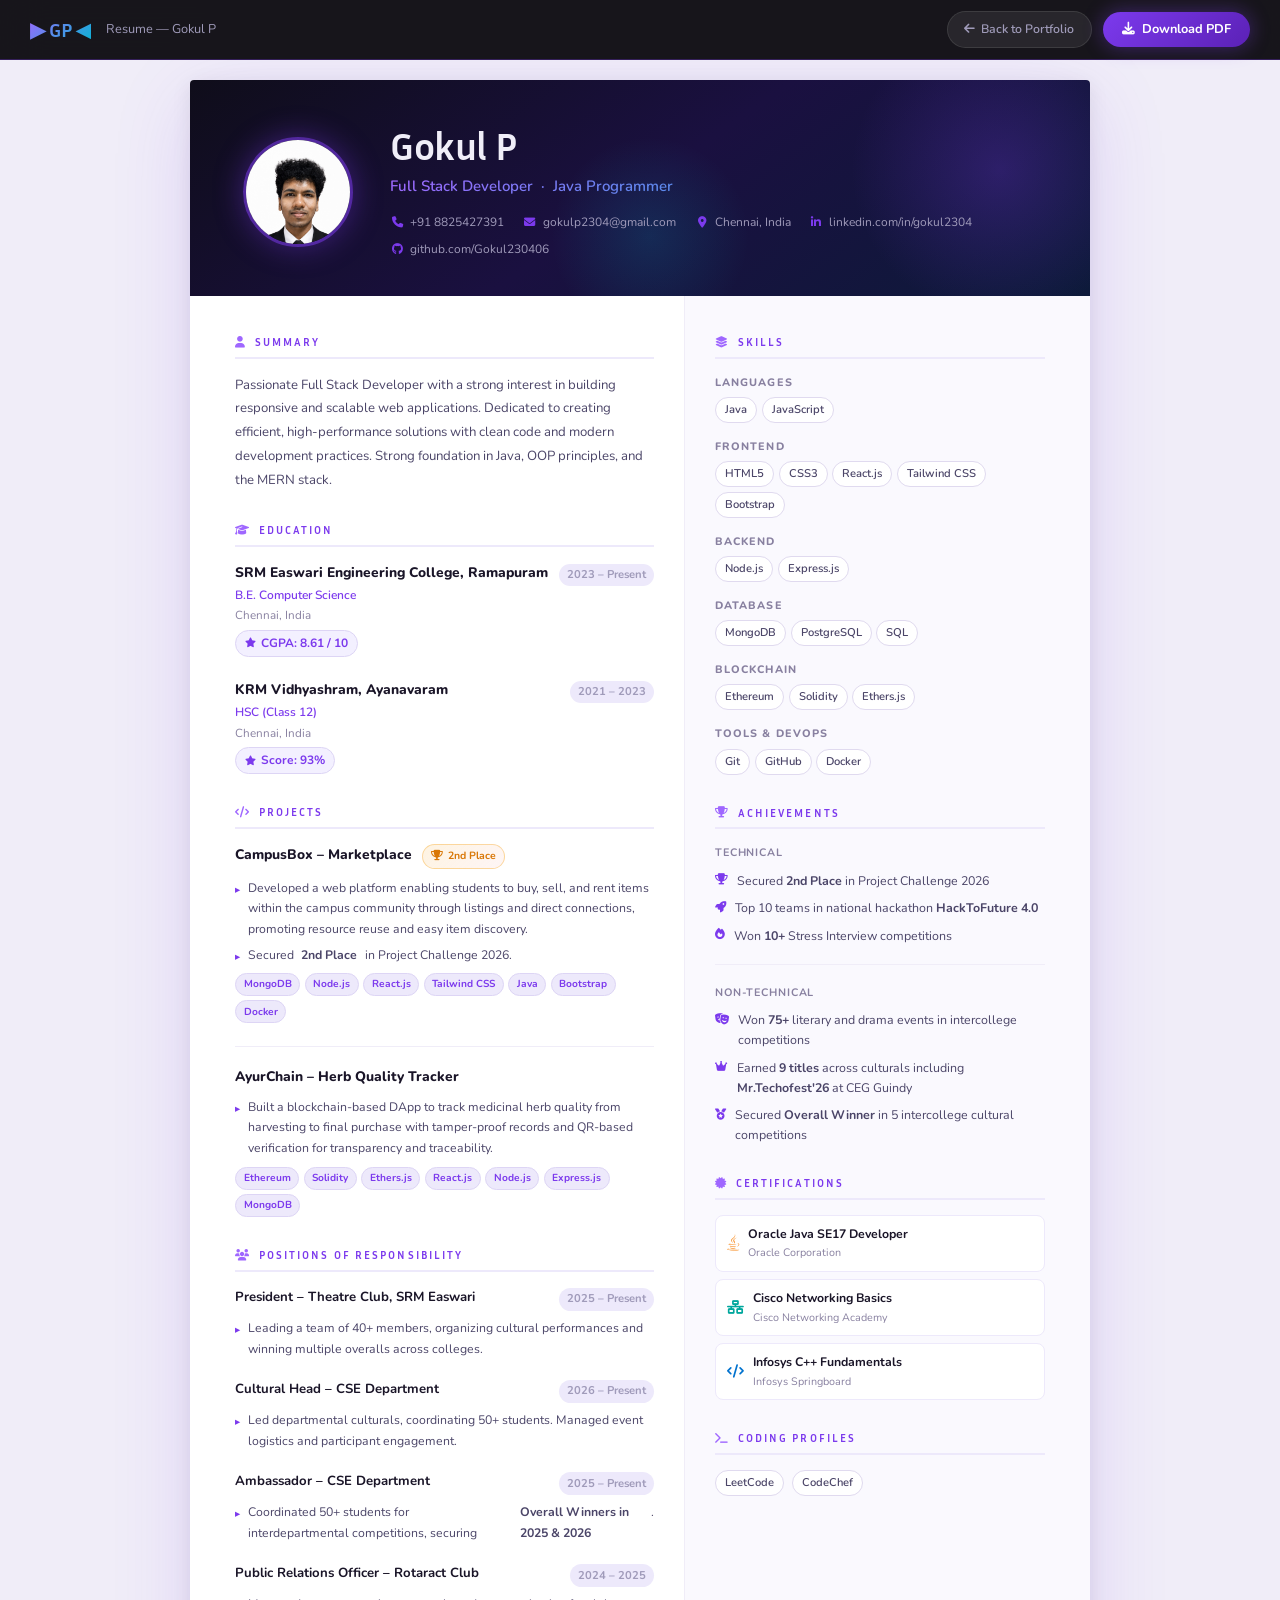
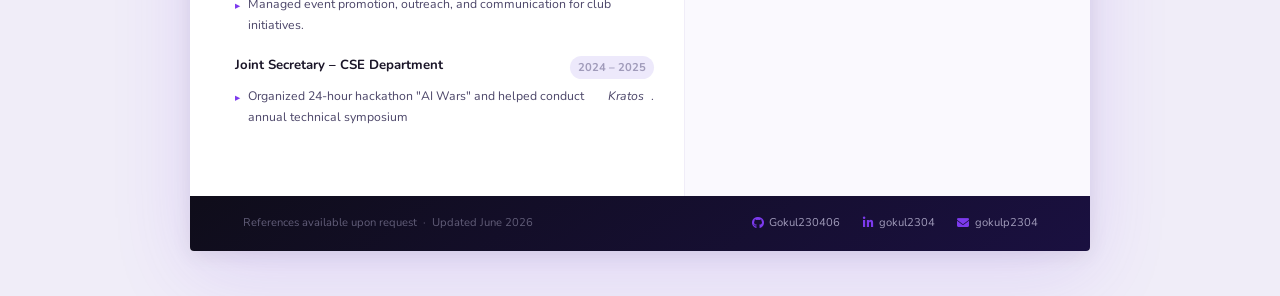
==== resume.html @ 50d43e4a "hi" ====
<!DOCTYPE html>
<html lang="en">
<head>
  <meta charset="UTF-8" />
  <meta name="viewport" content="width=device-width, initial-scale=1.0" />
  <title>Gokul P – Resume</title>
  <meta name="description" content="Resume of Gokul P – Full Stack Developer & Java Programmer" />
  <link rel="preconnect" href="https://fonts.googleapis.com" />
  <link rel="preconnect" href="https://fonts.gstatic.com" crossorigin />
  <link href="https://fonts.googleapis.com/css2?family=Inria+Sans:wght@300;400;700&family=Nunito:wght@400;500;600;700;800&display=swap" rel="stylesheet" />
  <link rel="stylesheet" href="https://cdnjs.cloudflare.com/ajax/libs/font-awesome/6.5.0/css/all.min.css" />
  <style>
    /* ── RESET & BASE ─────────────────────────────────────── */
    *, *::before, *::after { box-sizing: border-box; margin: 0; padding: 0; }
    html { font-size: 15px; }
    body {
      font-family: 'Nunito', system-ui, sans-serif;
      background: #f0edf8;
      color: #1a1528;
      line-height: 1.6;
      min-height: 100vh;
    }
    a { color: inherit; text-decoration: none; }
    ul { list-style: none; }

    /* ── PRINT BUTTON ─────────────────────────────────────── */
    .print-bar {
      position: fixed; top: 0; left: 0; right: 0; z-index: 1000;
      background: rgba(11,10,15,0.95);
      backdrop-filter: blur(20px);
      border-bottom: 1px solid rgba(124,58,237,0.3);
      padding: 0.75rem 2rem;
      display: flex; align-items: center; justify-content: space-between;
    }
    .print-bar-left { display: flex; align-items: center; gap: 1rem; }
    .print-bar-logo {
      font-family: 'Inria Sans', serif;
      font-size: 1.3rem; font-weight: 700;
      background: linear-gradient(135deg, #9f67ff, #06b6d4);
      -webkit-background-clip: text; -webkit-text-fill-color: transparent;
      background-clip: text;
    }
    .print-bar-title { color: #a09bba; font-size: 0.85rem; }
    .print-bar-actions { display: flex; gap: 0.75rem; align-items: center; }
    .print-btn {
      display: inline-flex; align-items: center; gap: 0.5rem;
      padding: 0.5rem 1.25rem;
      background: linear-gradient(135deg, #7c3aed, #5b21b6);
      color: #fff; border: none; border-radius: 99px;
      font-family: 'Nunito', sans-serif; font-size: 0.85rem; font-weight: 700;
      cursor: pointer;
      box-shadow: 0 0 20px rgba(124,58,237,0.4);
      transition: all 0.2s ease;
    }
    .print-btn:hover { transform: translateY(-1px); box-shadow: 0 0 30px rgba(124,58,237,0.6); }
    .back-btn {
      display: inline-flex; align-items: center; gap: 0.4rem;
      padding: 0.5rem 1.1rem;
      background: rgba(255,255,255,0.07);
      border: 1px solid rgba(255,255,255,0.1);
      color: #a09bba; border-radius: 99px;
      font-family: 'Nunito', sans-serif; font-size: 0.82rem; font-weight: 600;
      cursor: pointer; transition: all 0.2s ease;
    }
    .back-btn:hover { border-color: rgba(124,58,237,0.5); color: #f0eef8; }

    /* ── RESUME WRAPPER ───────────────────────────────────── */
    .resume-wrapper {
      max-width: 900px;
      margin: 80px auto 3rem;
      background: #fff;
      box-shadow: 0 20px 80px rgba(124,58,237,0.15), 0 4px 20px rgba(0,0,0,0.08);
      border-radius: 4px;
      overflow: hidden;
    }

    /* ── HEADER ───────────────────────────────────────────── */
    .r-header {
      background: linear-gradient(145deg, #0f0d1a 0%, #1a1040 50%, #0d1a3a 100%);
      padding: 3rem 3.5rem 2.5rem;
      position: relative;
      overflow: hidden;
    }
    .r-header::before {
      content: '';
      position: absolute; top: -60px; right: -60px;
      width: 300px; height: 300px; border-radius: 50%;
      background: radial-gradient(circle, rgba(124,58,237,0.25) 0%, transparent 70%);
      pointer-events: none;
    }
    .r-header::after {
      content: '';
      position: absolute; bottom: -40px; left: 40%;
      width: 200px; height: 200px; border-radius: 50%;
      background: radial-gradient(circle, rgba(6,182,212,0.15) 0%, transparent 70%);
      pointer-events: none;
    }
    .header-inner {
      display: flex; align-items: center; gap: 2.5rem;
      position: relative; z-index: 1;
    }
    .header-photo-wrap {
      flex-shrink: 0;
      width: 110px; height: 110px;
      border-radius: 50%;
      border: 3px solid rgba(124,58,237,0.6);
      box-shadow: 0 0 30px rgba(124,58,237,0.4);
      overflow: hidden;
    }
    .header-photo { width: 100%; height: 100%; object-fit: cover; object-position: top; }
    .header-info { flex: 1; }
    .r-name {
      font-family: 'Inria Sans', serif;
      font-size: 2.6rem; font-weight: 700; color: #f0eef8;
      line-height: 1.1; margin-bottom: 0.4rem;
      letter-spacing: -0.01em;
    }
    .r-title {
      font-size: 1rem; font-weight: 600;
      background: linear-gradient(135deg, #9f67ff, #06b6d4);
      -webkit-background-clip: text; -webkit-text-fill-color: transparent;
      background-clip: text;
      margin-bottom: 1rem;
    }
    .r-contacts {
      display: flex; flex-wrap: wrap; gap: 0.5rem 1.25rem;
    }
    .r-contact-item {
      display: flex; align-items: center; gap: 0.4rem;
      font-size: 0.8rem; color: #a09bba;
      transition: color 0.2s;
    }
    .r-contact-item:hover { color: #9f67ff; }
    .r-contact-item i { color: #7c3aed; font-size: 0.75rem; width: 14px; text-align: center; }

    /* ── BODY LAYOUT ──────────────────────────────────────── */
    .r-body {
      display: grid;
      grid-template-columns: 1.1fr 0.9fr;
    }

    /* ── COLUMN SHARED ────────────────────────────────────── */
    .r-col-left { padding: 2.5rem 2rem 2.5rem 3rem; border-right: 1px solid #f0edf8; }
    .r-col-right { padding: 2.5rem 3rem 2.5rem 2rem; background: #faf9fe; }

    /* ── SECTION HEADING ──────────────────────────────────── */
    .r-section { margin-bottom: 2rem; }
    .r-section-title {
      font-family: 'Inria Sans', serif;
      font-size: 0.7rem; font-weight: 700;
      text-transform: uppercase; letter-spacing: 0.2em;
      color: #7c3aed;
      margin-bottom: 1rem;
      padding-bottom: 0.4rem;
      border-bottom: 2px solid #ede9fb;
      display: flex; align-items: center; gap: 0.5rem;
    }
    .r-section-title i { font-size: 0.75rem; color: #9f67ff; }

    /* ── SUMMARY ──────────────────────────────────────────── */
    .r-summary {
      font-size: 0.88rem; color: #4b4568;
      line-height: 1.8;
    }

    /* ── EXPERIENCE / EDUCATION ITEMS ─────────────────────── */
    .r-item { margin-bottom: 1.5rem; }
    .r-item-header {
      display: flex; justify-content: space-between;
      align-items: flex-start; gap: 0.5rem; flex-wrap: wrap;
    }
    .r-item-title {
      font-weight: 800; font-size: 0.92rem; color: #1a1528; margin-bottom: 0.1rem;
    }
    .r-item-sub {
      font-size: 0.8rem; font-weight: 600; color: #7c3aed; margin-bottom: 0.1rem;
    }
    .r-item-org {
      font-size: 0.78rem; color: #8880a0;
    }
    .r-item-date {
      font-size: 0.75rem; font-weight: 700;
      color: #a09bba; white-space: nowrap;
      background: #ede9fb; padding: 0.15rem 0.55rem; border-radius: 99px;
      flex-shrink: 0; margin-top: 0.1rem;
    }
    .r-item-score {
      display: inline-flex; align-items: center; gap: 0.3rem;
      font-size: 0.8rem; font-weight: 700;
      color: #7c3aed; background: #f3f0ff;
      padding: 0.2rem 0.6rem; border-radius: 99px;
      margin-top: 0.3rem; border: 1px solid #ddd5f5;
    }
    .r-bullet-list { margin-top: 0.5rem; }
    .r-bullet-item {
      display: flex; align-items: flex-start; gap: 0.5rem;
      font-size: 0.82rem; color: #4b4568; line-height: 1.7;
      margin-bottom: 0.3rem;
    }
    .r-bullet-item::before {
      content: '▸';
      color: #7c3aed; font-size: 0.7rem;
      margin-top: 0.2rem; flex-shrink: 0;
    }
    .r-tech {
      display: flex; flex-wrap: wrap; gap: 0.3rem; margin-top: 0.5rem;
    }
    .r-tag {
      font-size: 0.68rem; font-weight: 700;
      background: #ede9fb; color: #7c3aed;
      padding: 0.15rem 0.5rem; border-radius: 99px;
      border: 1px solid #ddd5f5;
    }
    .r-award {
      display: inline-flex; align-items: center; gap: 0.3rem;
      font-size: 0.7rem; font-weight: 700;
      background: linear-gradient(135deg, rgba(245,158,11,0.12), rgba(239,68,68,0.05));
      color: #d97706; border: 1px solid rgba(245,158,11,0.35);
      padding: 0.2rem 0.55rem; border-radius: 99px; margin-left: 0.4rem;
    }

    /* ── SKILLS ───────────────────────────────────────────── */
    .r-skill-group { margin-bottom: 1rem; }
    .r-skill-label {
      font-size: 0.72rem; font-weight: 800; text-transform: uppercase;
      letter-spacing: 0.1em; color: #8880a0; margin-bottom: 0.4rem;
    }
    .r-skill-tags { display: flex; flex-wrap: wrap; gap: 0.3rem; }
    .r-skill-tag {
      font-size: 0.75rem; font-weight: 600;
      background: #fff; color: #4b4568;
      border: 1px solid #e0daef;
      padding: 0.2rem 0.6rem; border-radius: 99px;
      transition: all 0.2s;
    }
    .r-skill-tag:hover { background: #7c3aed; color: #fff; border-color: #7c3aed; }

    /* ── ACHIEVEMENTS ─────────────────────────────────────── */
    .r-ach-item {
      display: flex; align-items: flex-start; gap: 0.6rem;
      font-size: 0.83rem; color: #4b4568; line-height: 1.6; margin-bottom: 0.5rem;
    }
    .r-ach-icon { color: #7c3aed; font-size: 0.75rem; margin-top: 0.25rem; flex-shrink: 0; }

    /* ── CERTIFICATIONS ───────────────────────────────────── */
    .r-cert-item {
      display: flex; align-items: center; gap: 0.6rem;
      padding: 0.6rem 0.75rem;
      background: #fff;
      border: 1px solid #ede9fb;
      border-radius: 8px;
      margin-bottom: 0.5rem;
      transition: all 0.2s;
    }
    .r-cert-item:hover { border-color: #7c3aed; box-shadow: 0 2px 10px rgba(124,58,237,0.1); }
    .r-cert-icon { color: #7c3aed; font-size: 0.9rem; flex-shrink: 0; }
    .r-cert-name { font-size: 0.82rem; font-weight: 700; color: #1a1528; }
    .r-cert-issuer { font-size: 0.72rem; color: #8880a0; }

    /* ── LEADERSHIP ───────────────────────────────────────── */
    .r-lead-item { margin-bottom: 1.25rem; }
    .r-lead-header { display: flex; justify-content: space-between; align-items: flex-start; gap: 0.5rem; flex-wrap: wrap; }
    .r-lead-role { font-weight: 700; font-size: 0.88rem; color: #1a1528; }
    .r-lead-org { font-size: 0.75rem; color: #7c3aed; font-weight: 600; margin-bottom: 0.2rem; }

    /* ── DIVIDER ──────────────────────────────────────────── */
    .r-divider { height: 1px; background: #f0edf8; margin: 1.25rem 0; }

    /* ── FOOTER ───────────────────────────────────────────── */
    .r-footer {
      background: linear-gradient(145deg, #0f0d1a, #1a1040);
      padding: 1.25rem 3.5rem;
      display: flex; align-items: center; justify-content: space-between;
    }
    .r-footer-text { font-size: 0.75rem; color: #615d78; }
    .r-footer-links { display: flex; gap: 1.5rem; }
    .r-footer-link {
      display: flex; align-items: center; gap: 0.35rem;
      font-size: 0.75rem; color: #a09bba;
      transition: color 0.2s;
    }
    .r-footer-link:hover { color: #9f67ff; }
    .r-footer-link i { font-size: 0.8rem; color: #7c3aed; }

    /* ── PRINT ────────────────────────────────────────────── */
    @media print {
      .print-bar { display: none !important; }
      body { background: #fff; font-size: 13px; }
      .resume-wrapper {
        margin: 0; box-shadow: none; border-radius: 0;
        max-width: 100%;
      }
      .r-col-right { background: #faf9fe !important; -webkit-print-color-adjust: exact; print-color-adjust: exact; }
      .r-header { -webkit-print-color-adjust: exact; print-color-adjust: exact; }
      .r-footer { -webkit-print-color-adjust: exact; print-color-adjust: exact; }
      @page { margin: 0.4cm; size: A4; }
    }

    /* ── RESPONSIVE ───────────────────────────────────────── */
    @media (max-width: 768px) {
      .print-bar { padding: 0.6rem 1rem; }
      .print-bar-title { display: none; }
      .resume-wrapper { margin: 70px 0.5rem 2rem; }
      .r-header { padding: 2rem 1.5rem; }
      .header-inner { flex-direction: column; text-align: center; gap: 1.25rem; }
      .r-contacts { justify-content: center; }
      .r-body { grid-template-columns: 1fr; }
      .r-col-left { border-right: none; border-bottom: 1px solid #f0edf8; padding: 2rem 1.5rem; }
      .r-col-right { padding: 2rem 1.5rem; }
      .r-footer { flex-direction: column; gap: 0.75rem; text-align: center; padding: 1.25rem 1.5rem; }
    }
  </style>
</head>
<body>

  <!-- Print bar -->
  <div class="print-bar">
    <div class="print-bar-left">
      <span class="print-bar-logo">▶ GP ◀</span>
      <span class="print-bar-title">Resume — Gokul P</span>
    </div>
    <div class="print-bar-actions">
      <a href="index.html" class="back-btn"><i class="fas fa-arrow-left"></i> Back to Portfolio</a>
      <a href="Resume/Gokul_resume.pdf" download="Gokul_resume.pdf" class="print-btn"><i class="fas fa-download"></i> Download PDF</a>
    </div>
  </div>

  <div class="resume-wrapper">

    <!-- ══ HEADER ══ -->
    <div class="r-header">
      <div class="header-inner">
        <div class="header-photo-wrap">
          <img src="assets/profile.jpg" alt="Gokul P" class="header-photo" onerror="this.parentElement.innerHTML='<div style=\'width:100%;height:100%;display:flex;align-items:center;justify-content:center;background:linear-gradient(135deg,rgba(124,58,237,0.4),rgba(6,182,212,0.3));font-size:2.5rem;font-weight:700;color:#f0eef8;font-family:Inria Sans,serif;\'>GP</div>'" />
        </div>
        <div class="header-info">
          <h1 class="r-name">Gokul P</h1>
          <p class="r-title">Full Stack Developer &nbsp;·&nbsp; Java Programmer</p>
          <div class="r-contacts">
            <a href="tel:+918825427391" class="r-contact-item"><i class="fas fa-phone"></i> +91 8825427391</a>
            <a href="https://mail.google.com/mail/?view=cm&fs=1&to=gokulp2304@gmail.com" class="r-contact-item" target="_blank" rel="noopener noreferrer"><i class="fas fa-envelope"></i> gokulp2304@gmail.com</a>
            <span class="r-contact-item"><i class="fas fa-map-marker-alt"></i> Chennai, India</span>
            <a href="https://linkedin.com/in/gokul2304" target="_blank" class="r-contact-item"><i class="fab fa-linkedin-in"></i> linkedin.com/in/gokul2304</a>
            <a href="https://github.com/Gokul230406" target="_blank" class="r-contact-item"><i class="fab fa-github"></i> github.com/Gokul230406</a>
          </div>
        </div>
      </div>
    </div>

    <!-- ══ BODY ══ -->
    <div class="r-body">

      <!-- LEFT COLUMN -->
      <div class="r-col-left">

        <!-- Summary -->
        <div class="r-section">
          <h2 class="r-section-title"><i class="fas fa-user"></i> Summary</h2>
          <p class="r-summary">
            Passionate Full Stack Developer with a strong interest in building responsive and scalable web
            applications. Dedicated to creating efficient, high-performance solutions with clean code and
            modern development practices. Strong foundation in Java, OOP principles, and the MERN stack.
          </p>
        </div>

        <!-- Education -->
        <div class="r-section">
          <h2 class="r-section-title"><i class="fas fa-graduation-cap"></i> Education</h2>

          <div class="r-item">
            <div class="r-item-header">
              <div>
                <p class="r-item-title">SRM Easwari Engineering College, Ramapuram</p>
                <p class="r-item-sub">B.E. Computer Science</p>
                <p class="r-item-org">Chennai, India</p>
              </div>
              <span class="r-item-date">2023 – Present</span>
            </div>
            <span class="r-item-score"><i class="fas fa-star" style="font-size:0.65rem;"></i> CGPA: 8.61 / 10</span>
          </div>

          <div class="r-item">
            <div class="r-item-header">
              <div>
                <p class="r-item-title">KRM Vidhyashram, Ayanavaram</p>
                <p class="r-item-sub">HSC (Class 12)</p>
                <p class="r-item-org">Chennai, India</p>
              </div>
              <span class="r-item-date">2021 – 2023</span>
            </div>
            <span class="r-item-score"><i class="fas fa-star" style="font-size:0.65rem;"></i> Score: 93%</span>
          </div>
        </div>

        <!-- Projects -->
        <div class="r-section">
          <h2 class="r-section-title"><i class="fas fa-code"></i> Projects</h2>

          <div class="r-item">
            <div class="r-item-header">
              <div>
                <p class="r-item-title">
                  CampusBox – Marketplace
                  <span class="r-award"><i class="fas fa-trophy"></i> 2nd Place</span>
                </p>
              </div>
            </div>
            <ul class="r-bullet-list">
              <li class="r-bullet-item">Developed a web platform enabling students to buy, sell, and rent items within the campus community through listings and direct connections, promoting resource reuse and easy item discovery.</li>
              <li class="r-bullet-item">Secured <strong>2nd Place</strong> in Project Challenge 2026.</li>
            </ul>
            <div class="r-tech">
              <span class="r-tag">MongoDB</span><span class="r-tag">Node.js</span><span class="r-tag">React.js</span>
              <span class="r-tag">Tailwind CSS</span><span class="r-tag">Java</span>
              <span class="r-tag">Bootstrap</span><span class="r-tag">Docker</span>
            </div>
          </div>

          <div class="r-divider"></div>

          <div class="r-item">
            <div class="r-item-header">
              <div><p class="r-item-title">AyurChain – Herb Quality Tracker</p></div>
            </div>
            <ul class="r-bullet-list">
              <li class="r-bullet-item">Built a blockchain-based DApp to track medicinal herb quality from harvesting to final purchase with tamper-proof records and QR-based verification for transparency and traceability.</li>
            </ul>
            <div class="r-tech">
              <span class="r-tag">Ethereum</span><span class="r-tag">Solidity</span><span class="r-tag">Ethers.js</span>
              <span class="r-tag">React.js</span><span class="r-tag">Node.js</span>
              <span class="r-tag">Express.js</span><span class="r-tag">MongoDB</span>
            </div>
          </div>
        </div>

        <!-- Positions of Responsibility -->
        <div class="r-section">
          <h2 class="r-section-title"><i class="fas fa-users"></i> Positions of Responsibility</h2>

          <div class="r-lead-item">
            <div class="r-lead-header">
              <div>
                <p class="r-lead-role">President – Theatre Club, SRM Easwari</p>
              </div>
              <span class="r-item-date">2025 – Present</span>
            </div>
            <ul class="r-bullet-list">
              <li class="r-bullet-item">Leading a team of 40+ members, organizing cultural performances and winning multiple overalls across colleges.</li>
            </ul>
          </div>

          <div class="r-lead-item">
            <div class="r-lead-header">
              <div><p class="r-lead-role">Cultural Head – CSE Department</p></div>
              <span class="r-item-date">2026 – Present</span>
            </div>
            <ul class="r-bullet-list">
              <li class="r-bullet-item">Led departmental culturals, coordinating 50+ students. Managed event logistics and participant engagement.</li>
            </ul>
          </div>

          <div class="r-lead-item">
            <div class="r-lead-header">
              <div><p class="r-lead-role">Ambassador – CSE Department</p></div>
              <span class="r-item-date">2025 – Present</span>
            </div>
            <ul class="r-bullet-list">
              <li class="r-bullet-item">Coordinated 50+ students for interdepartmental competitions, securing <strong>Overall Winners in 2025 & 2026</strong>.</li>
            </ul>
          </div>

          <div class="r-lead-item">
            <div class="r-lead-header">
              <div><p class="r-lead-role">Public Relations Officer – Rotaract Club</p></div>
              <span class="r-item-date">2024 – 2025</span>
            </div>
            <ul class="r-bullet-list">
              <li class="r-bullet-item">Managed event promotion, outreach, and communication for club initiatives.</li>
            </ul>
          </div>

          <div class="r-lead-item">
            <div class="r-lead-header">
              <div><p class="r-lead-role">Joint Secretary – CSE Department</p></div>
              <span class="r-item-date">2024 – 2025</span>
            </div>
            <ul class="r-bullet-list">
              <li class="r-bullet-item">Organized 24-hour hackathon "AI Wars" and helped conduct annual technical symposium <em>Kratos</em>.</li>
            </ul>
          </div>
        </div>

      </div><!-- /left col -->

      <!-- RIGHT COLUMN -->
      <div class="r-col-right">

        <!-- Skills -->
        <div class="r-section">
          <h2 class="r-section-title"><i class="fas fa-layer-group"></i> Skills</h2>

          <div class="r-skill-group">
            <p class="r-skill-label">Languages</p>
            <div class="r-skill-tags">
              <span class="r-skill-tag">Java</span>
              <span class="r-skill-tag">JavaScript</span>
            </div>
          </div>
          <div class="r-skill-group">
            <p class="r-skill-label">Frontend</p>
            <div class="r-skill-tags">
              <span class="r-skill-tag">HTML5</span>
              <span class="r-skill-tag">CSS3</span>
              <span class="r-skill-tag">React.js</span>
              <span class="r-skill-tag">Tailwind CSS</span>
              <span class="r-skill-tag">Bootstrap</span>
            </div>
          </div>
          <div class="r-skill-group">
            <p class="r-skill-label">Backend</p>
            <div class="r-skill-tags">
              <span class="r-skill-tag">Node.js</span>
              <span class="r-skill-tag">Express.js</span>
            </div>
          </div>
          <div class="r-skill-group">
            <p class="r-skill-label">Database</p>
            <div class="r-skill-tags">
              <span class="r-skill-tag">MongoDB</span>
              <span class="r-skill-tag">PostgreSQL</span>
              <span class="r-skill-tag">SQL</span>
            </div>
          </div>
          <div class="r-skill-group">
            <p class="r-skill-label">Blockchain</p>
            <div class="r-skill-tags">
              <span class="r-skill-tag">Ethereum</span>
              <span class="r-skill-tag">Solidity</span>
              <span class="r-skill-tag">Ethers.js</span>
            </div>
          </div>
          <div class="r-skill-group">
            <p class="r-skill-label">Tools & DevOps</p>
            <div class="r-skill-tags">
              <span class="r-skill-tag">Git</span>
              <span class="r-skill-tag">GitHub</span>
              <span class="r-skill-tag">Docker</span>
            </div>
          </div>
        </div>

        <!-- Achievements -->
        <div class="r-section">
          <h2 class="r-section-title"><i class="fas fa-trophy"></i> Achievements</h2>

          <p style="font-size:0.72rem;font-weight:700;text-transform:uppercase;letter-spacing:0.08em;color:#8880a0;margin-bottom:0.6rem;">Technical</p>
          <div class="r-ach-item"><i class="fas fa-trophy r-ach-icon"></i><span>Secured <strong>2nd Place</strong> in Project Challenge 2026</span></div>
          <div class="r-ach-item"><i class="fas fa-rocket r-ach-icon"></i><span>Top 10 teams in national hackathon <strong>HackToFuture 4.0</strong></span></div>
          <div class="r-ach-item"><i class="fas fa-fire r-ach-icon"></i><span>Won <strong>10+</strong> Stress Interview competitions</span></div>

          <div class="r-divider"></div>

          <p style="font-size:0.72rem;font-weight:700;text-transform:uppercase;letter-spacing:0.08em;color:#8880a0;margin-bottom:0.6rem;">Non-Technical</p>
          <div class="r-ach-item"><i class="fas fa-theater-masks r-ach-icon"></i><span>Won <strong>75+</strong> literary and drama events in intercollege competitions</span></div>
          <div class="r-ach-item"><i class="fas fa-crown r-ach-icon"></i><span>Earned <strong>9 titles</strong> across culturals including <strong>Mr.Techofest'26</strong> at CEG Guindy</span></div>
          <div class="r-ach-item"><i class="fas fa-medal r-ach-icon"></i><span>Secured <strong>Overall Winner</strong> in 5 intercollege cultural competitions</span></div>
        </div>

        <!-- Certifications -->
        <div class="r-section">
          <h2 class="r-section-title"><i class="fas fa-certificate"></i> Certifications</h2>

          <div class="r-cert-item">
            <i class="fab fa-java r-cert-icon" style="font-size:1.1rem;color:#f89838;"></i>
            <div>
              <p class="r-cert-name">Oracle Java SE17 Developer</p>
              <p class="r-cert-issuer">Oracle Corporation</p>
            </div>
          </div>
          <div class="r-cert-item">
            <i class="fas fa-network-wired r-cert-icon" style="color:#00a79d;"></i>
            <div>
              <p class="r-cert-name">Cisco Networking Basics</p>
              <p class="r-cert-issuer">Cisco Networking Academy</p>
            </div>
          </div>
          <div class="r-cert-item">
            <i class="fas fa-code r-cert-icon" style="color:#0072ce;"></i>
            <div>
              <p class="r-cert-name">Infosys C++ Fundamentals</p>
              <p class="r-cert-issuer">Infosys Springboard</p>
            </div>
          </div>
        </div>

        <!-- Coding Profiles -->
        <div class="r-section">
          <h2 class="r-section-title"><i class="fas fa-terminal"></i> Coding Profiles</h2>
          <div class="r-skill-tags" style="gap:0.5rem;">
            <a href="https://leetcode.com/u/2iVV1KHV9J/" class="r-skill-tag" target="_blank" rel="noopener" style="display:inline-flex;align-items:center;gap:0.3rem;cursor:pointer;">LeetCode</a>
            <a href="https://www.codechef.com/users/gokul_2304" class="r-skill-tag" target="_blank" rel="noopener" style="display:inline-flex;align-items:center;gap:0.3rem;cursor:pointer;">CodeChef</a>
          </div>
        </div>

      </div><!-- /right col -->

    </div><!-- /r-body -->

    <!-- ══ FOOTER ══ -->
    <div class="r-footer">
      <p class="r-footer-text">References available upon request &nbsp;·&nbsp; Updated June 2026</p>
      <div class="r-footer-links">
        <a href="https://github.com/Gokul230406" class="r-footer-link" target="_blank"><i class="fab fa-github"></i> Gokul230406</a>
        <a href="https://linkedin.com/in/gokul2304" class="r-footer-link" target="_blank"><i class="fab fa-linkedin-in"></i> gokul2304</a>
        <a href="https://mail.google.com/mail/?view=cm&fs=1&to=gokulp2304@gmail.com" class="r-footer-link" target="_blank" rel="noopener noreferrer"><i class="fas fa-envelope"></i> gokulp2304</a>
      </div>
    </div>

  </div><!-- /resume-wrapper -->

</body>
</html>
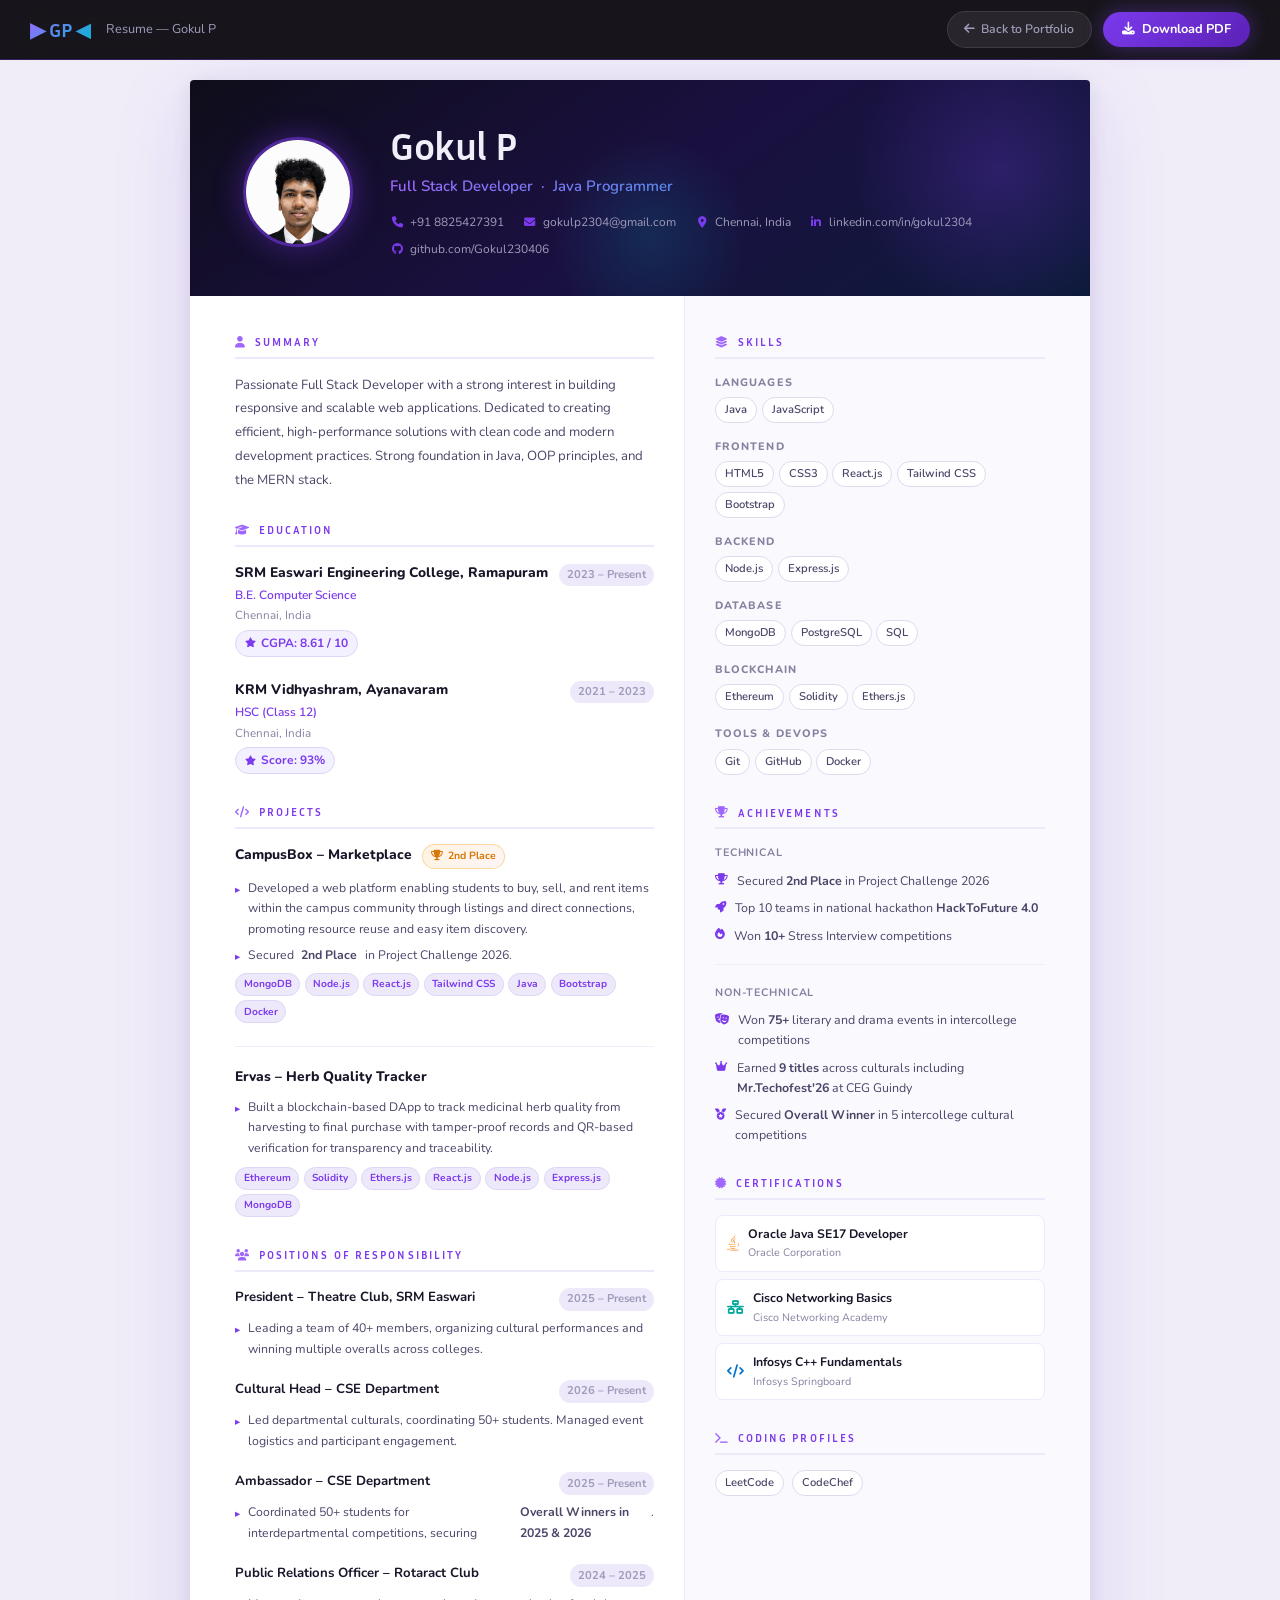
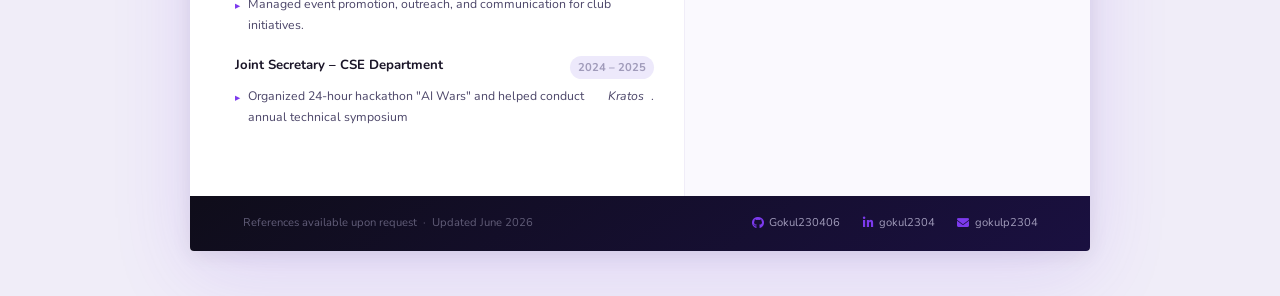
==== commit 445e059f: "ervas" ====
--- a/resume.html
+++ b/resume.html
@@ -420,7 +420,7 @@
 
           <div class="r-item">
             <div class="r-item-header">
-              <div><p class="r-item-title">AyurChain – Herb Quality Tracker</p></div>
+              <div><p class="r-item-title">Ervas – Herb Quality Tracker</p></div>
             </div>
             <ul class="r-bullet-list">
               <li class="r-bullet-item">Built a blockchain-based DApp to track medicinal herb quality from harvesting to final purchase with tamper-proof records and QR-based verification for transparency and traceability.</li>
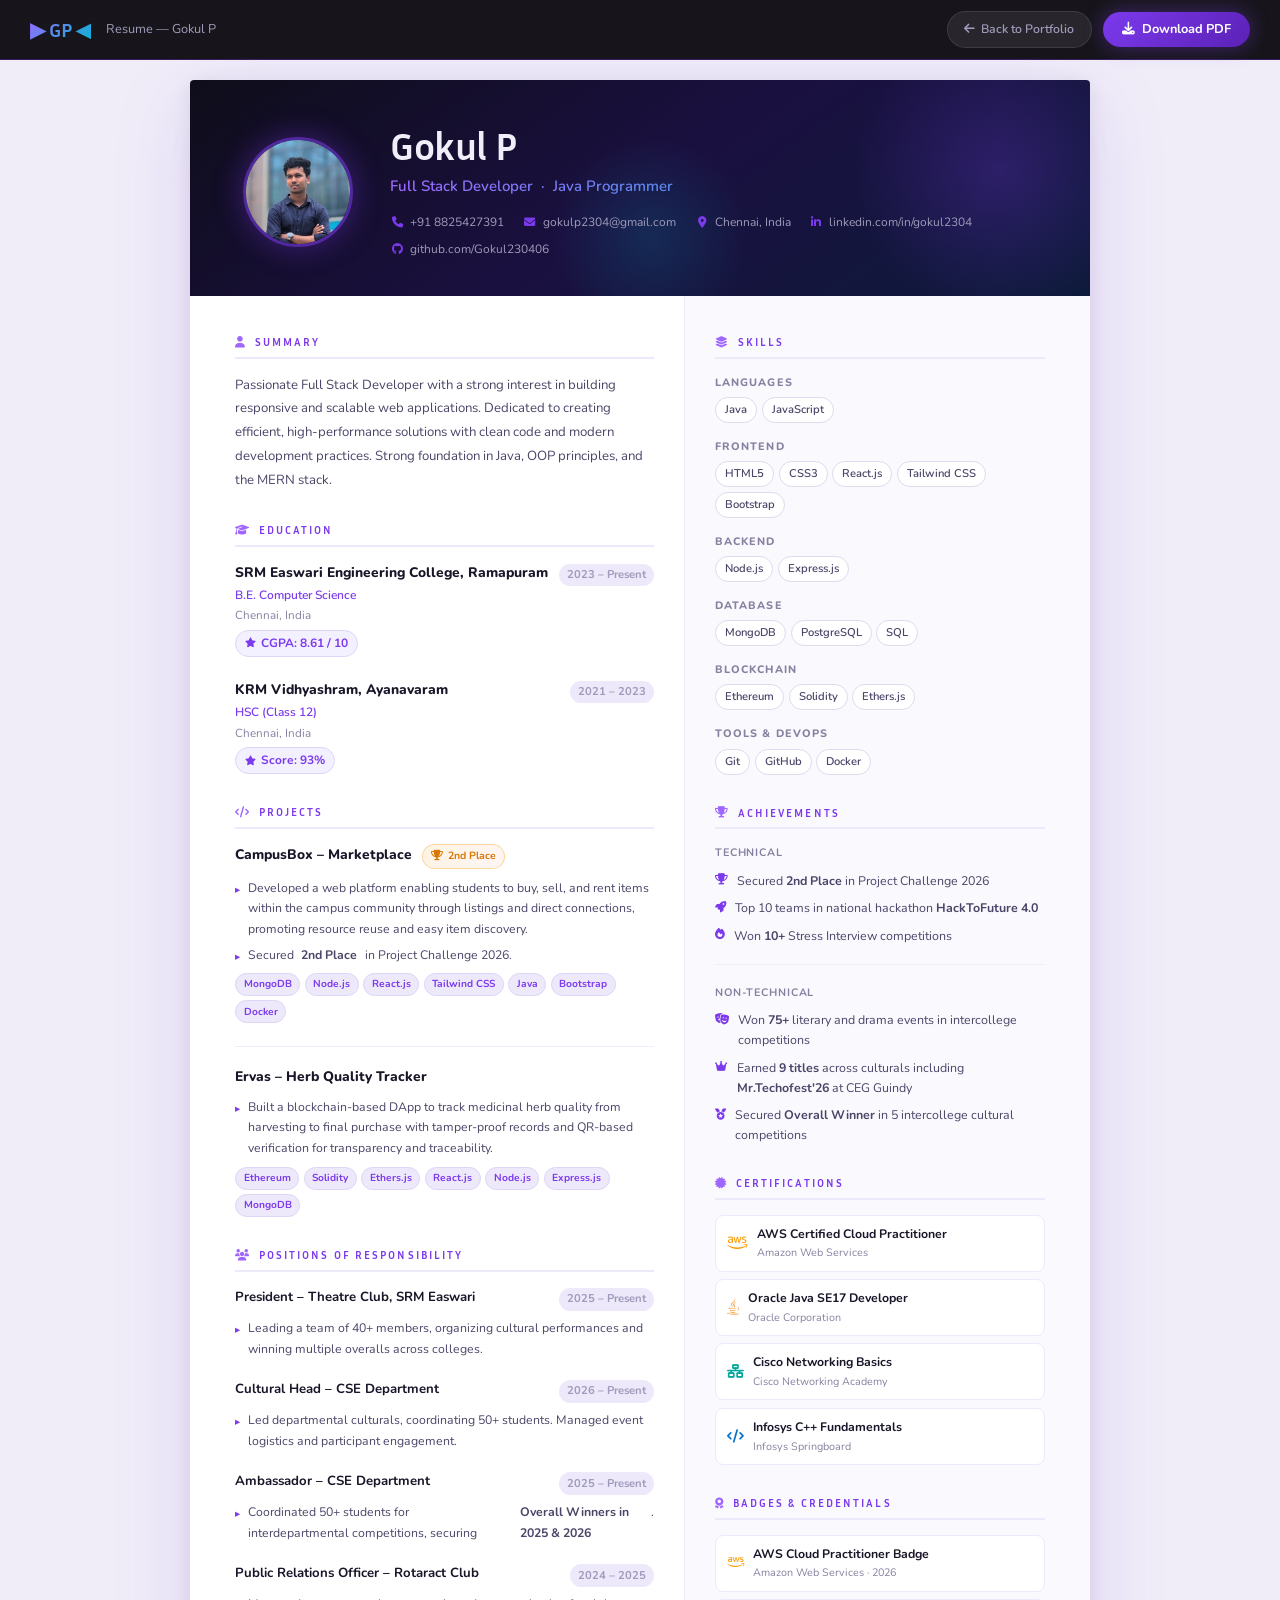
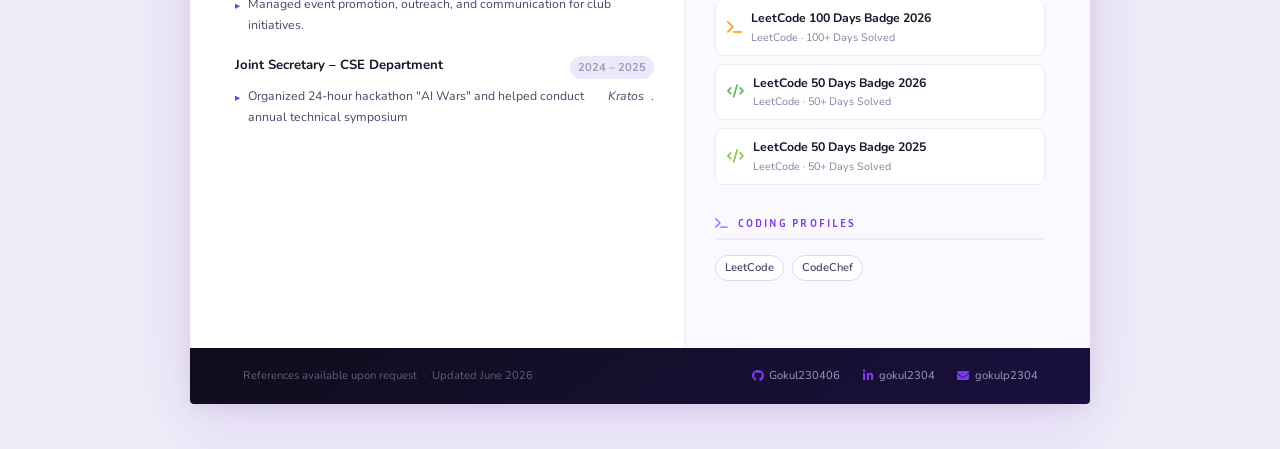
==== commit 270b168a: "hi" ====
--- a/resume.html
+++ b/resume.html
@@ -571,6 +571,13 @@
           <h2 class="r-section-title"><i class="fas fa-certificate"></i> Certifications</h2>
 
           <div class="r-cert-item">
+            <i class="fab fa-aws r-cert-icon" style="font-size:1.1rem;color:#ff9900;"></i>
+            <div>
+              <p class="r-cert-name">AWS Certified Cloud Practitioner</p>
+              <p class="r-cert-issuer">Amazon Web Services</p>
+            </div>
+          </div>
+          <div class="r-cert-item">
             <i class="fab fa-java r-cert-icon" style="font-size:1.1rem;color:#f89838;"></i>
             <div>
               <p class="r-cert-name">Oracle Java SE17 Developer</p>
@@ -589,6 +596,39 @@
             <div>
               <p class="r-cert-name">Infosys C++ Fundamentals</p>
               <p class="r-cert-issuer">Infosys Springboard</p>
+            </div>
+          </div>
+        </div>
+
+        <!-- Badges -->
+        <div class="r-section">
+          <h2 class="r-section-title"><i class="fas fa-award"></i> Badges & Credentials</h2>
+          <div class="r-cert-item">
+            <i class="fab fa-aws r-cert-icon" style="color:#ff9900;"></i>
+            <div>
+              <p class="r-cert-name">AWS Cloud Practitioner Badge</p>
+              <p class="r-cert-issuer">Amazon Web Services · 2026</p>
+            </div>
+          </div>
+          <div class="r-cert-item">
+            <i class="fas fa-terminal r-cert-icon" style="color:#ffa116;"></i>
+            <div>
+              <p class="r-cert-name">LeetCode 100 Days Badge 2026</p>
+              <p class="r-cert-issuer">LeetCode · 100+ Days Solved</p>
+            </div>
+          </div>
+          <div class="r-cert-item">
+            <i class="fas fa-code r-cert-icon" style="color:#5cb85c;"></i>
+            <div>
+              <p class="r-cert-name">LeetCode 50 Days Badge 2026</p>
+              <p class="r-cert-issuer">LeetCode · 50+ Days Solved</p>
+            </div>
+          </div>
+          <div class="r-cert-item">
+            <i class="fas fa-code r-cert-icon" style="color:#8cc63f;"></i>
+            <div>
+              <p class="r-cert-name">LeetCode 50 Days Badge 2025</p>
+              <p class="r-cert-issuer">LeetCode · 50+ Days Solved</p>
             </div>
           </div>
         </div>
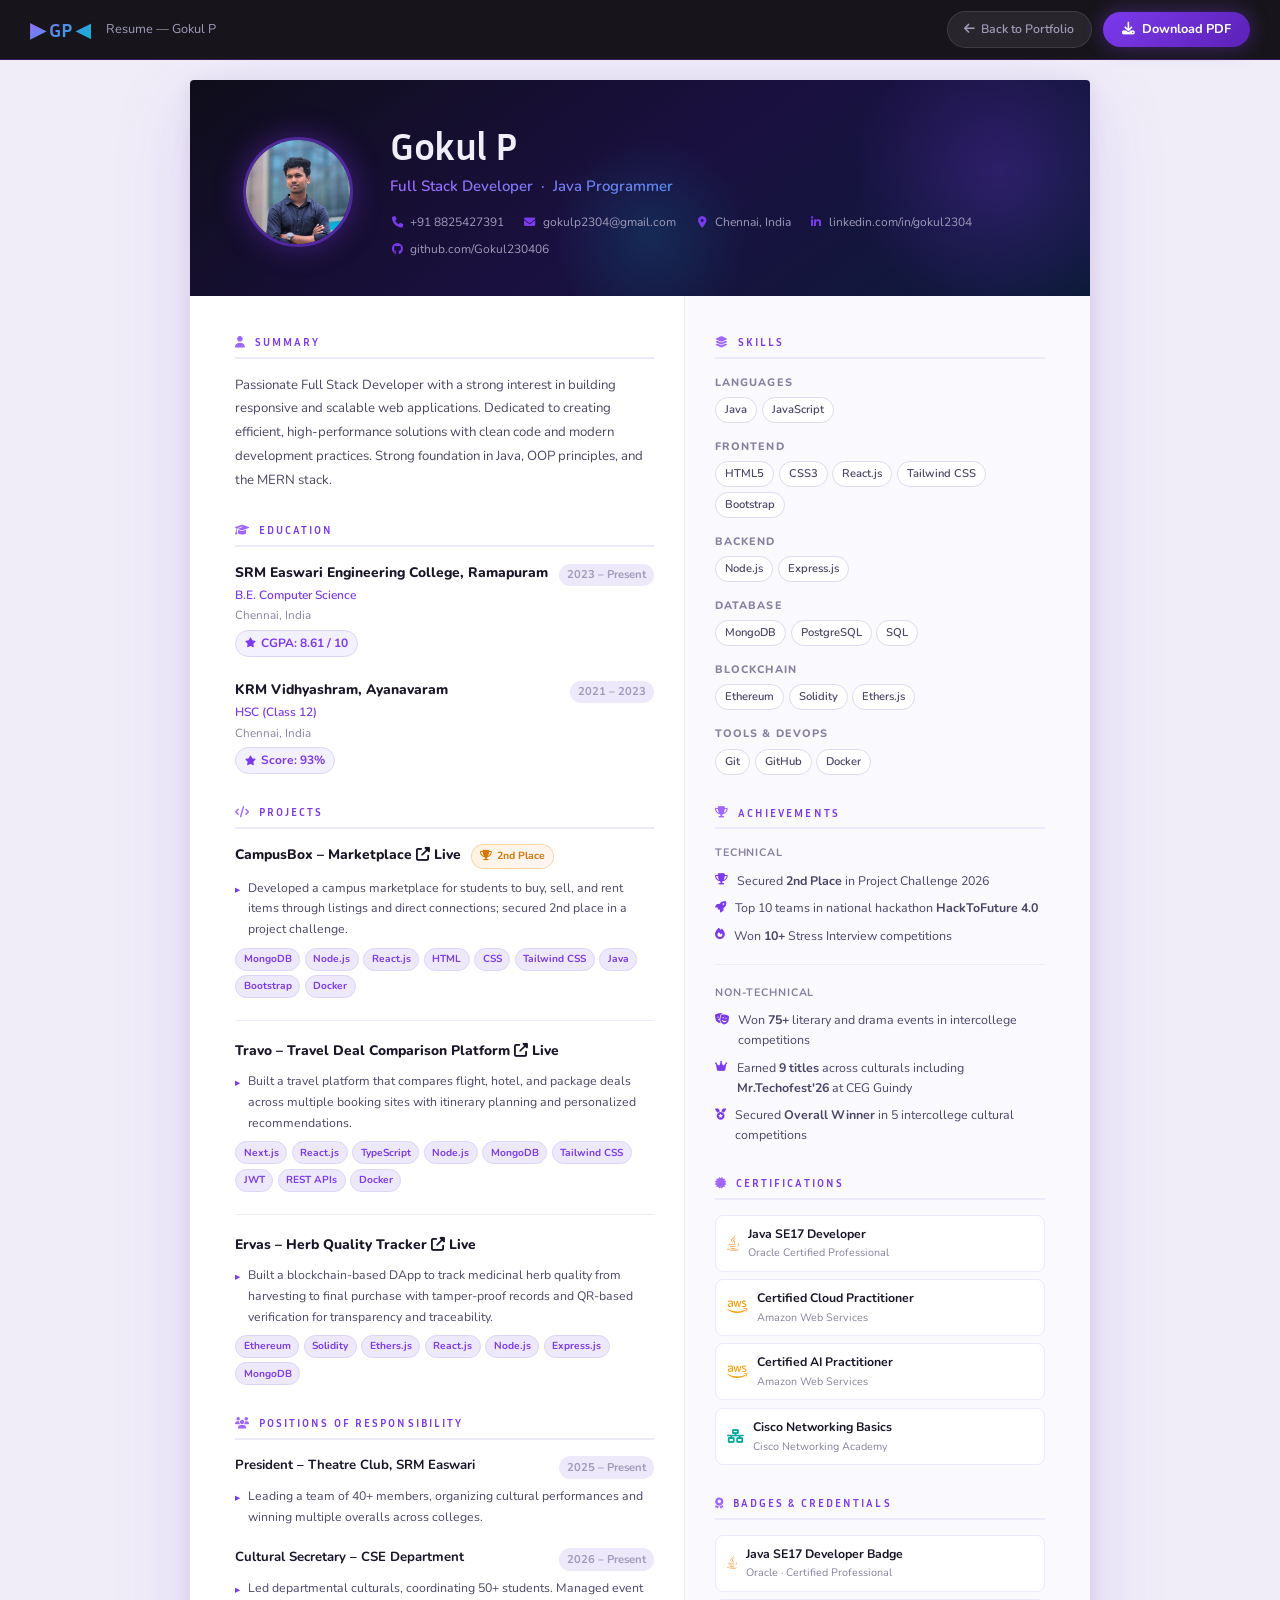
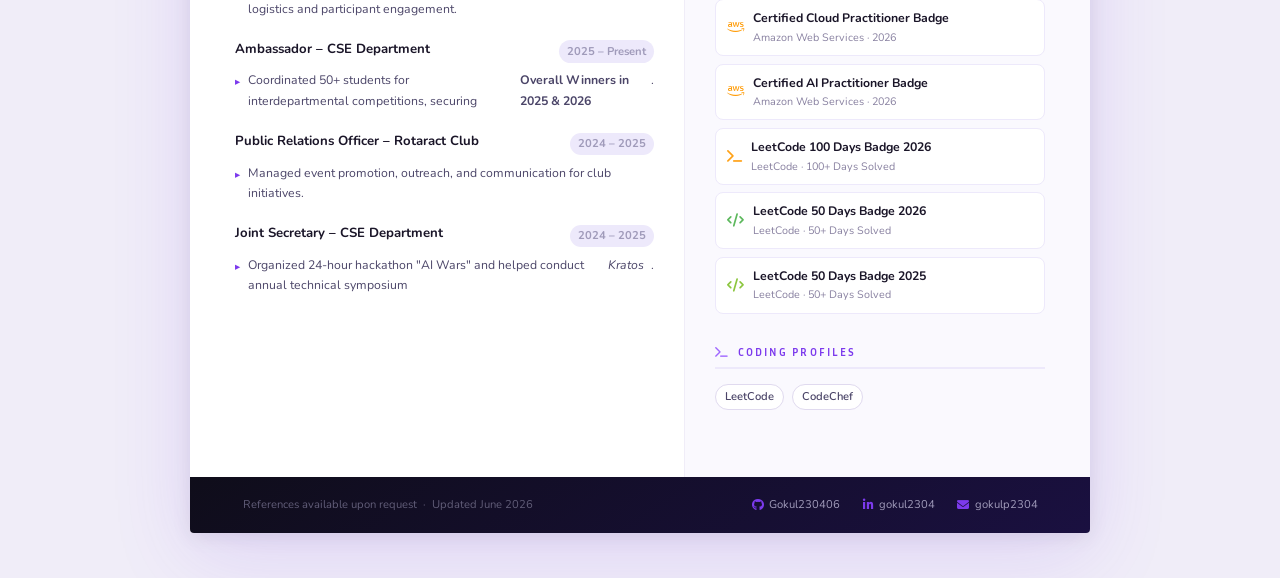
==== commit 7f0341bb: "hi" ====
--- a/resume.html
+++ b/resume.html
@@ -401,18 +401,18 @@
               <div>
                 <p class="r-item-title">
                   CampusBox – Marketplace
+                  <a href="https://campus-box.vercel.app/" target="_blank" rel="noopener noreferrer" class="r-live-link"><i class="fas fa-external-link-alt"></i> Live</a>
                   <span class="r-award"><i class="fas fa-trophy"></i> 2nd Place</span>
                 </p>
               </div>
             </div>
             <ul class="r-bullet-list">
-              <li class="r-bullet-item">Developed a web platform enabling students to buy, sell, and rent items within the campus community through listings and direct connections, promoting resource reuse and easy item discovery.</li>
-              <li class="r-bullet-item">Secured <strong>2nd Place</strong> in Project Challenge 2026.</li>
+              <li class="r-bullet-item">Developed a campus marketplace for students to buy, sell, and rent items through listings and direct connections; secured 2nd place in a project challenge.</li>
             </ul>
             <div class="r-tech">
               <span class="r-tag">MongoDB</span><span class="r-tag">Node.js</span><span class="r-tag">React.js</span>
-              <span class="r-tag">Tailwind CSS</span><span class="r-tag">Java</span>
-              <span class="r-tag">Bootstrap</span><span class="r-tag">Docker</span>
+              <span class="r-tag">HTML</span><span class="r-tag">CSS</span><span class="r-tag">Tailwind CSS</span>
+              <span class="r-tag">Java</span><span class="r-tag">Bootstrap</span><span class="r-tag">Docker</span>
             </div>
           </div>
 
@@ -420,15 +420,40 @@
 
           <div class="r-item">
             <div class="r-item-header">
-              <div><p class="r-item-title">Ervas – Herb Quality Tracker</p></div>
+              <div>
+                <p class="r-item-title">
+                  Travo – Travel Deal Comparison Platform
+                  <a href="https://travo-ai.vercel.app/" target="_blank" rel="noopener noreferrer" class="r-live-link"><i class="fas fa-external-link-alt"></i> Live</a>
+                </p>
+              </div>
+            </div>
+            <ul class="r-bullet-list">
+              <li class="r-bullet-item">Built a travel platform that compares flight, hotel, and package deals across multiple booking sites with itinerary planning and personalized recommendations.</li>
+            </ul>
+            <div class="r-tech">
+              <span class="r-tag">Next.js</span><span class="r-tag">React.js</span><span class="r-tag">TypeScript</span>
+              <span class="r-tag">Node.js</span><span class="r-tag">MongoDB</span><span class="r-tag">Tailwind CSS</span>
+              <span class="r-tag">JWT</span><span class="r-tag">REST APIs</span><span class="r-tag">Docker</span>
+            </div>
+          </div>
+
+          <div class="r-divider"></div>
+
+          <div class="r-item">
+            <div class="r-item-header">
+              <div>
+                <p class="r-item-title">
+                  Ervas – Herb Quality Tracker
+                  <a href="https://ervas.vercel.app/" target="_blank" rel="noopener noreferrer" class="r-live-link"><i class="fas fa-external-link-alt"></i> Live</a>
+                </p>
+              </div>
             </div>
             <ul class="r-bullet-list">
               <li class="r-bullet-item">Built a blockchain-based DApp to track medicinal herb quality from harvesting to final purchase with tamper-proof records and QR-based verification for transparency and traceability.</li>
             </ul>
             <div class="r-tech">
               <span class="r-tag">Ethereum</span><span class="r-tag">Solidity</span><span class="r-tag">Ethers.js</span>
-              <span class="r-tag">React.js</span><span class="r-tag">Node.js</span>
-              <span class="r-tag">Express.js</span><span class="r-tag">MongoDB</span>
+              <span class="r-tag">React.js</span><span class="r-tag">Node.js</span><span class="r-tag">Express.js</span><span class="r-tag">MongoDB</span>
             </div>
           </div>
         </div>
@@ -451,7 +476,7 @@
 
           <div class="r-lead-item">
             <div class="r-lead-header">
-              <div><p class="r-lead-role">Cultural Head – CSE Department</p></div>
+              <div><p class="r-lead-role">Cultural Secretary – CSE Department</p></div>
               <span class="r-item-date">2026 – Present</span>
             </div>
             <ul class="r-bullet-list">
@@ -571,17 +596,24 @@
           <h2 class="r-section-title"><i class="fas fa-certificate"></i> Certifications</h2>
 
           <div class="r-cert-item">
+            <i class="fab fa-java r-cert-icon" style="font-size:1.1rem;color:#f89838;"></i>
+            <div>
+              <p class="r-cert-name">Java SE17 Developer</p>
+              <p class="r-cert-issuer">Oracle Certified Professional</p>
+            </div>
+          </div>
+          <div class="r-cert-item">
             <i class="fab fa-aws r-cert-icon" style="font-size:1.1rem;color:#ff9900;"></i>
             <div>
-              <p class="r-cert-name">AWS Certified Cloud Practitioner</p>
+              <p class="r-cert-name">Certified Cloud Practitioner</p>
               <p class="r-cert-issuer">Amazon Web Services</p>
             </div>
           </div>
           <div class="r-cert-item">
-            <i class="fab fa-java r-cert-icon" style="font-size:1.1rem;color:#f89838;"></i>
-            <div>
-              <p class="r-cert-name">Oracle Java SE17 Developer</p>
-              <p class="r-cert-issuer">Oracle Corporation</p>
+            <i class="fab fa-aws r-cert-icon" style="font-size:1.1rem;color:#ff9900;"></i>
+            <div>
+              <p class="r-cert-name">Certified AI Practitioner</p>
+              <p class="r-cert-issuer">Amazon Web Services</p>
             </div>
           </div>
           <div class="r-cert-item">
@@ -591,22 +623,29 @@
               <p class="r-cert-issuer">Cisco Networking Academy</p>
             </div>
           </div>
-          <div class="r-cert-item">
-            <i class="fas fa-code r-cert-icon" style="color:#0072ce;"></i>
-            <div>
-              <p class="r-cert-name">Infosys C++ Fundamentals</p>
-              <p class="r-cert-issuer">Infosys Springboard</p>
-            </div>
-          </div>
         </div>
 
         <!-- Badges -->
         <div class="r-section">
           <h2 class="r-section-title"><i class="fas fa-award"></i> Badges & Credentials</h2>
           <div class="r-cert-item">
+            <i class="fab fa-java r-cert-icon" style="color:#f89838;"></i>
+            <div>
+              <p class="r-cert-name">Java SE17 Developer Badge</p>
+              <p class="r-cert-issuer">Oracle · Certified Professional</p>
+            </div>
+          </div>
+          <div class="r-cert-item">
             <i class="fab fa-aws r-cert-icon" style="color:#ff9900;"></i>
             <div>
-              <p class="r-cert-name">AWS Cloud Practitioner Badge</p>
+              <p class="r-cert-name">Certified Cloud Practitioner Badge</p>
+              <p class="r-cert-issuer">Amazon Web Services · 2026</p>
+            </div>
+          </div>
+          <div class="r-cert-item">
+            <i class="fab fa-aws r-cert-icon" style="color:#ff9900;"></i>
+            <div>
+              <p class="r-cert-name">Certified AI Practitioner Badge</p>
               <p class="r-cert-issuer">Amazon Web Services · 2026</p>
             </div>
           </div>
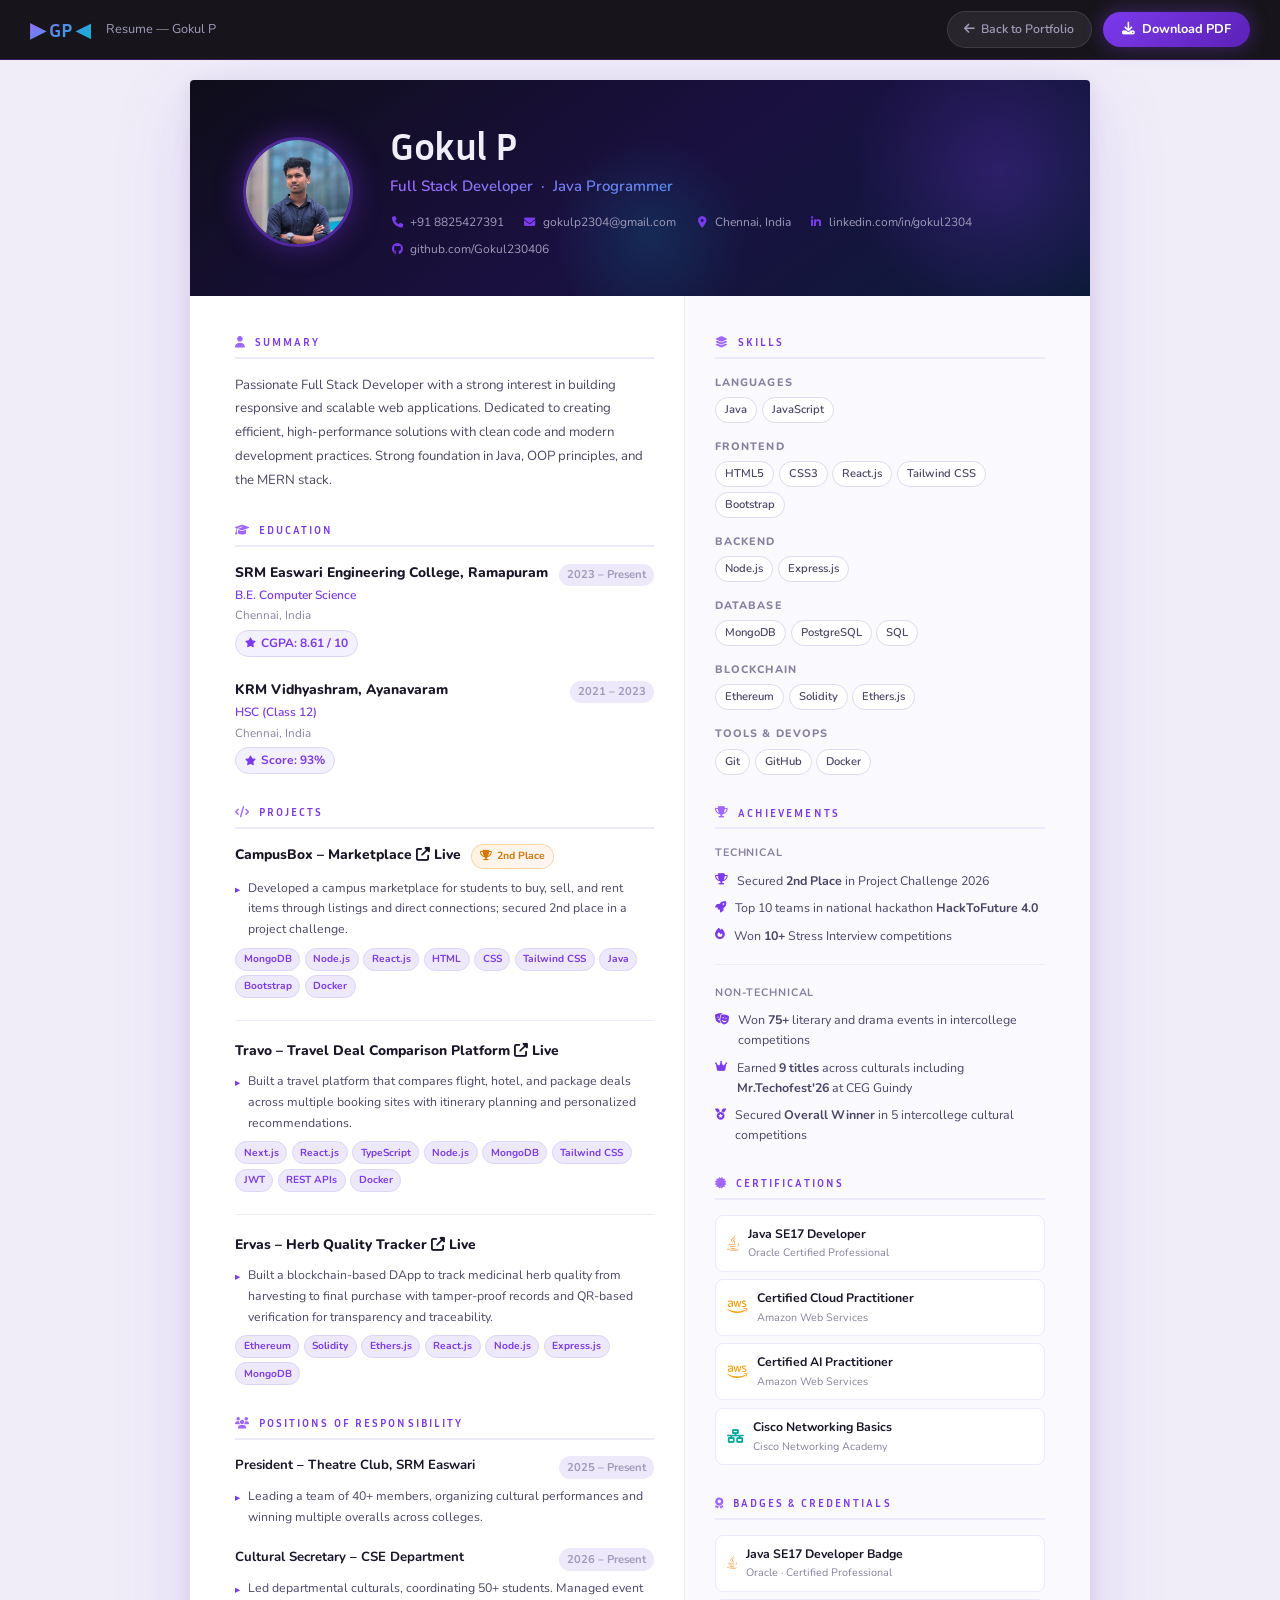
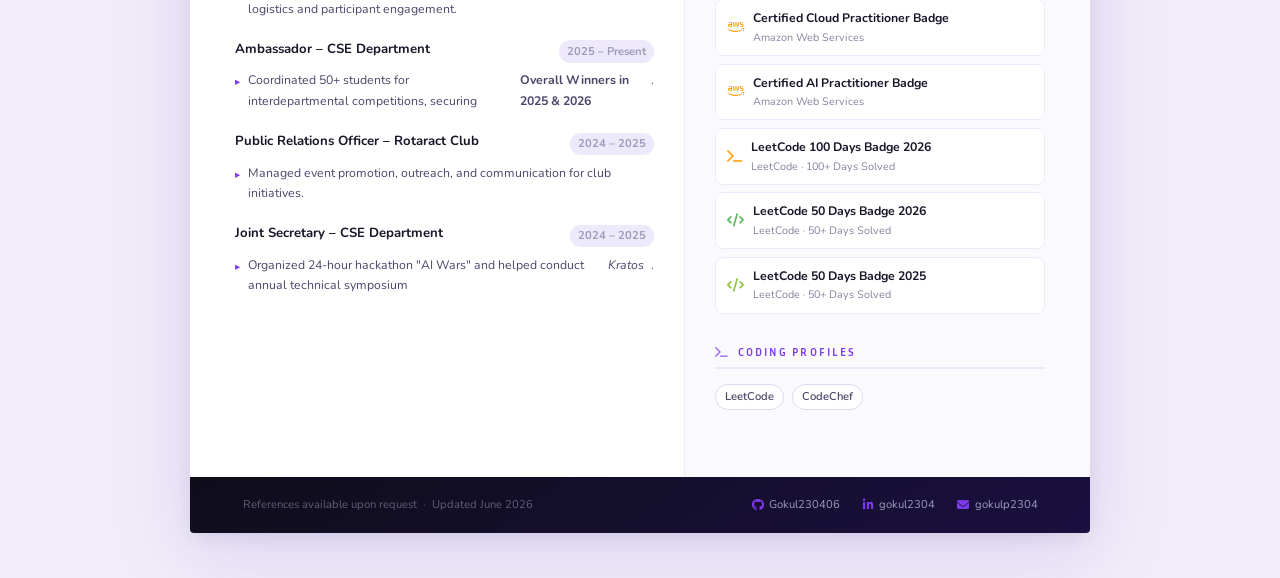
==== commit a303588f: "remove" ====
--- a/resume.html
+++ b/resume.html
@@ -639,14 +639,14 @@
             <i class="fab fa-aws r-cert-icon" style="color:#ff9900;"></i>
             <div>
               <p class="r-cert-name">Certified Cloud Practitioner Badge</p>
-              <p class="r-cert-issuer">Amazon Web Services · 2026</p>
+              <p class="r-cert-issuer">Amazon Web Services</p>
             </div>
           </div>
           <div class="r-cert-item">
             <i class="fab fa-aws r-cert-icon" style="color:#ff9900;"></i>
             <div>
               <p class="r-cert-name">Certified AI Practitioner Badge</p>
-              <p class="r-cert-issuer">Amazon Web Services · 2026</p>
+              <p class="r-cert-issuer">Amazon Web Services</p>
             </div>
           </div>
           <div class="r-cert-item">
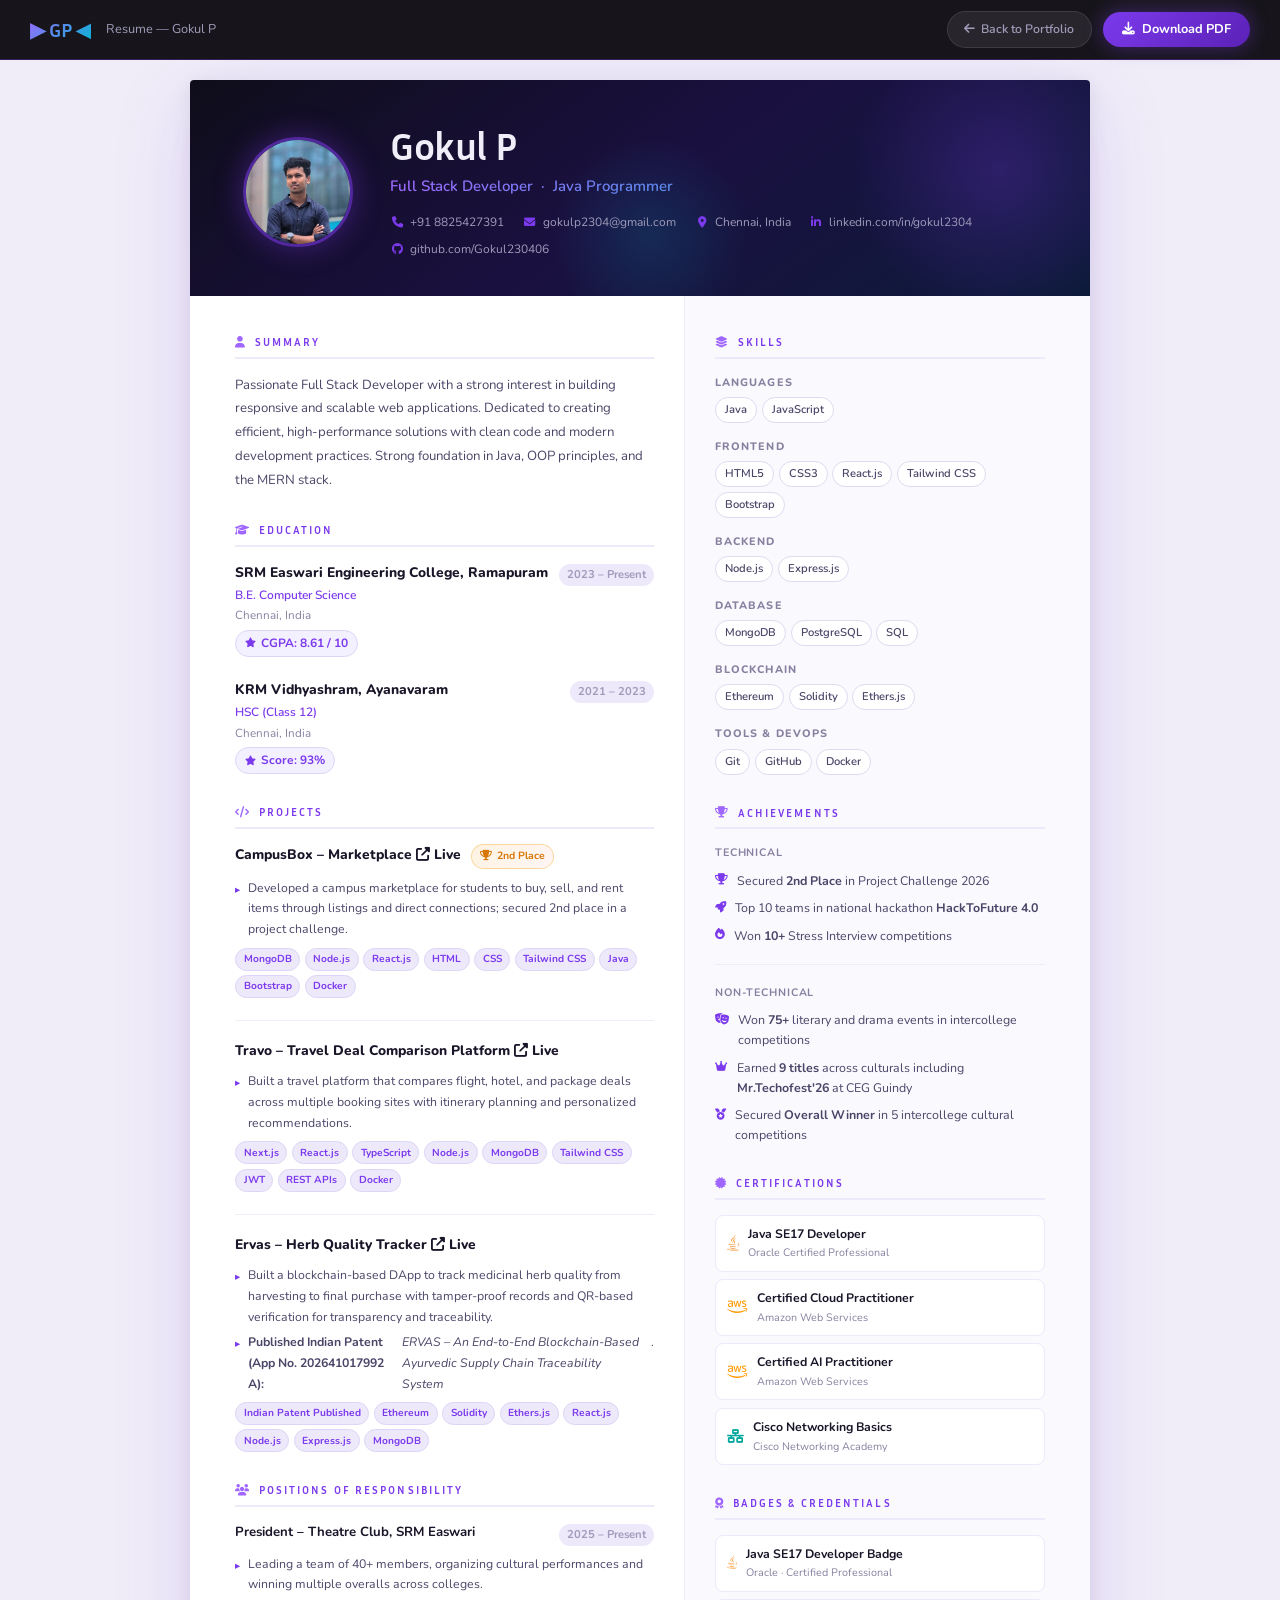
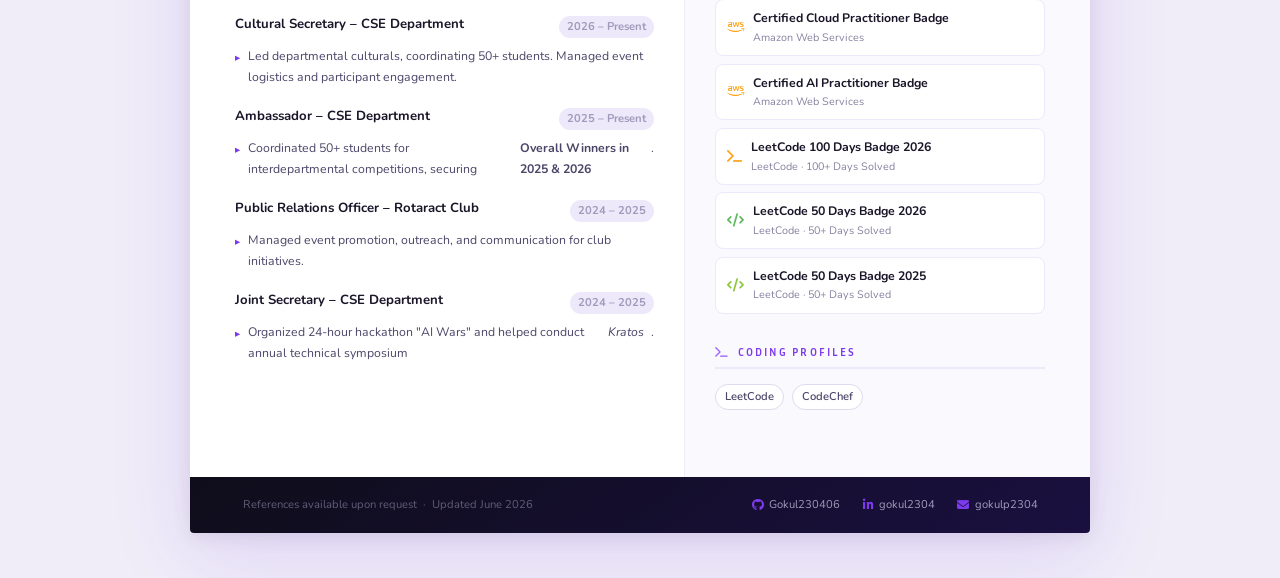
==== commit 4073e9e1: "update" ====
--- a/resume.html
+++ b/resume.html
@@ -450,9 +450,10 @@
             </div>
             <ul class="r-bullet-list">
               <li class="r-bullet-item">Built a blockchain-based DApp to track medicinal herb quality from harvesting to final purchase with tamper-proof records and QR-based verification for transparency and traceability.</li>
+              <li class="r-bullet-item"><strong>Published Indian Patent (App No. 202641017992 A):</strong> <em>ERVAS – An End-to-End Blockchain-Based Ayurvedic Supply Chain Traceability System</em>.</li>
             </ul>
             <div class="r-tech">
-              <span class="r-tag">Ethereum</span><span class="r-tag">Solidity</span><span class="r-tag">Ethers.js</span>
+              <span class="r-tag">Indian Patent Published</span><span class="r-tag">Ethereum</span><span class="r-tag">Solidity</span><span class="r-tag">Ethers.js</span>
               <span class="r-tag">React.js</span><span class="r-tag">Node.js</span><span class="r-tag">Express.js</span><span class="r-tag">MongoDB</span>
             </div>
           </div>
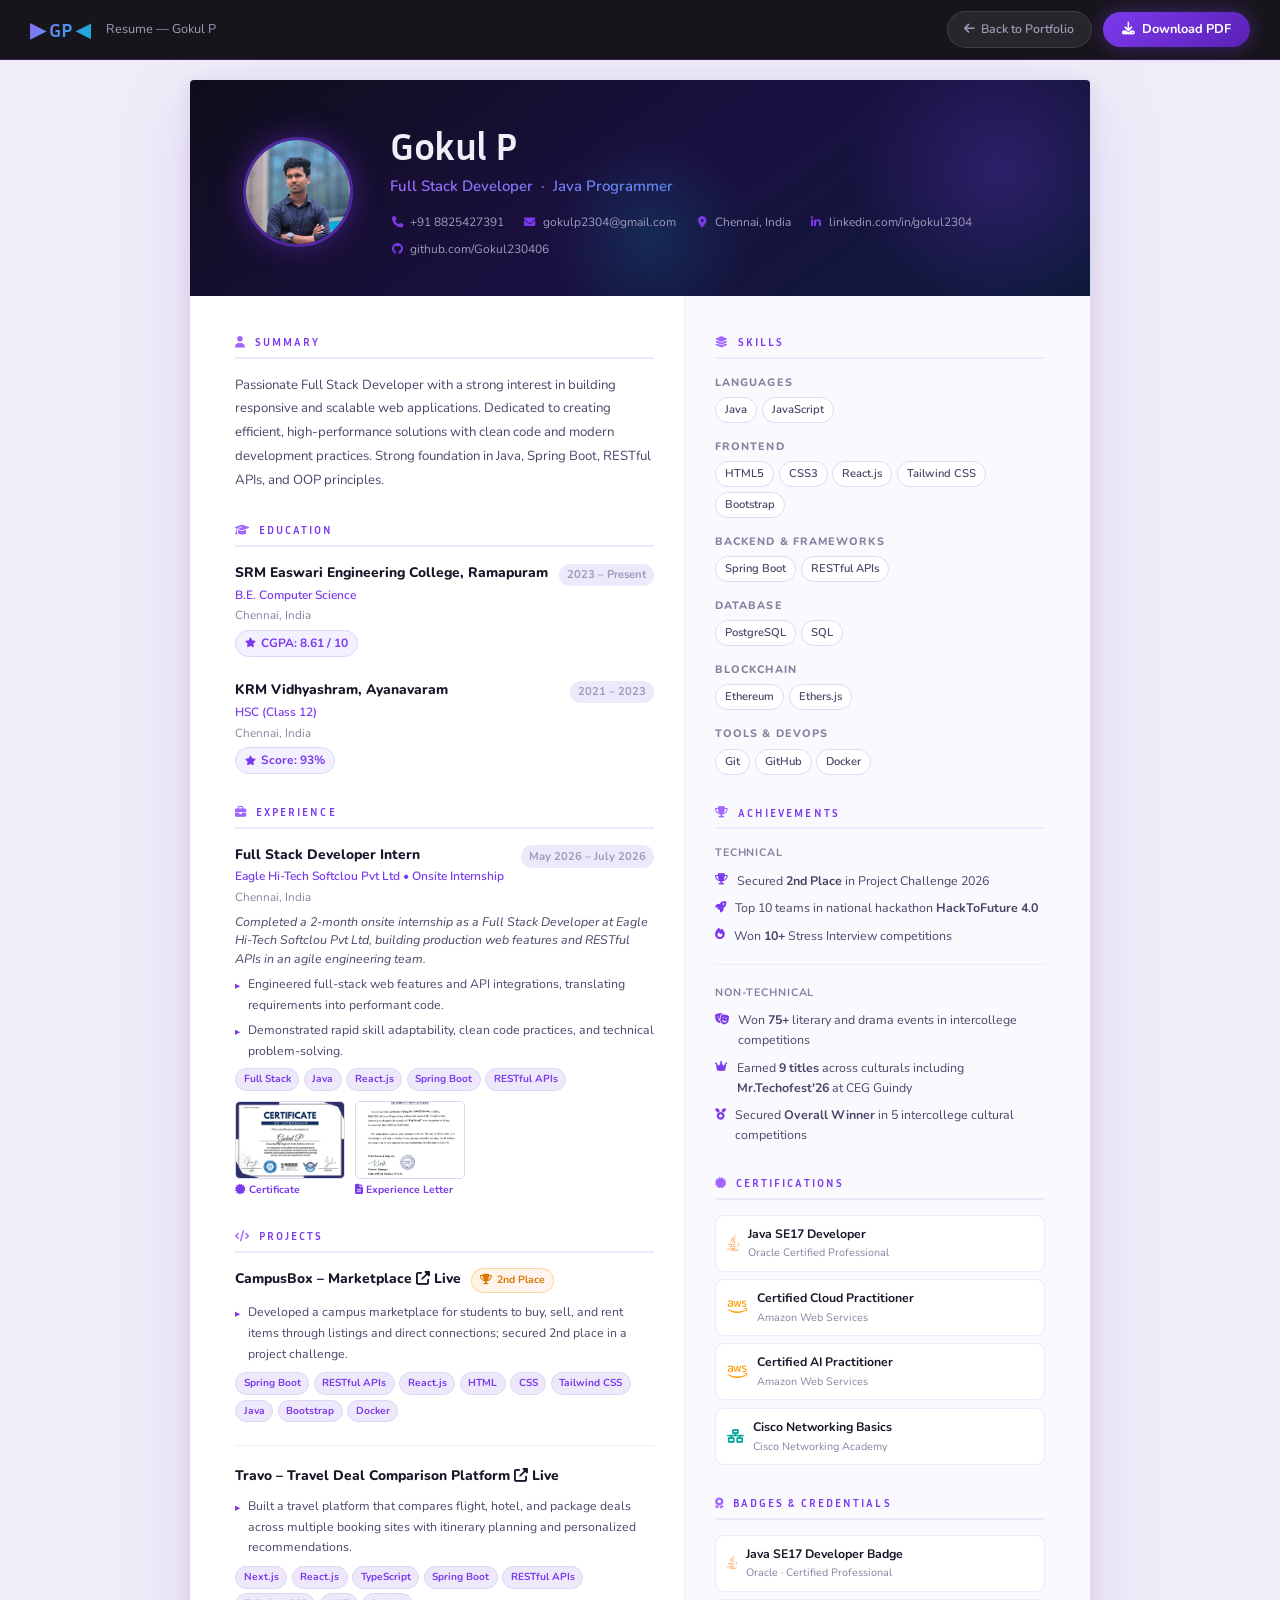
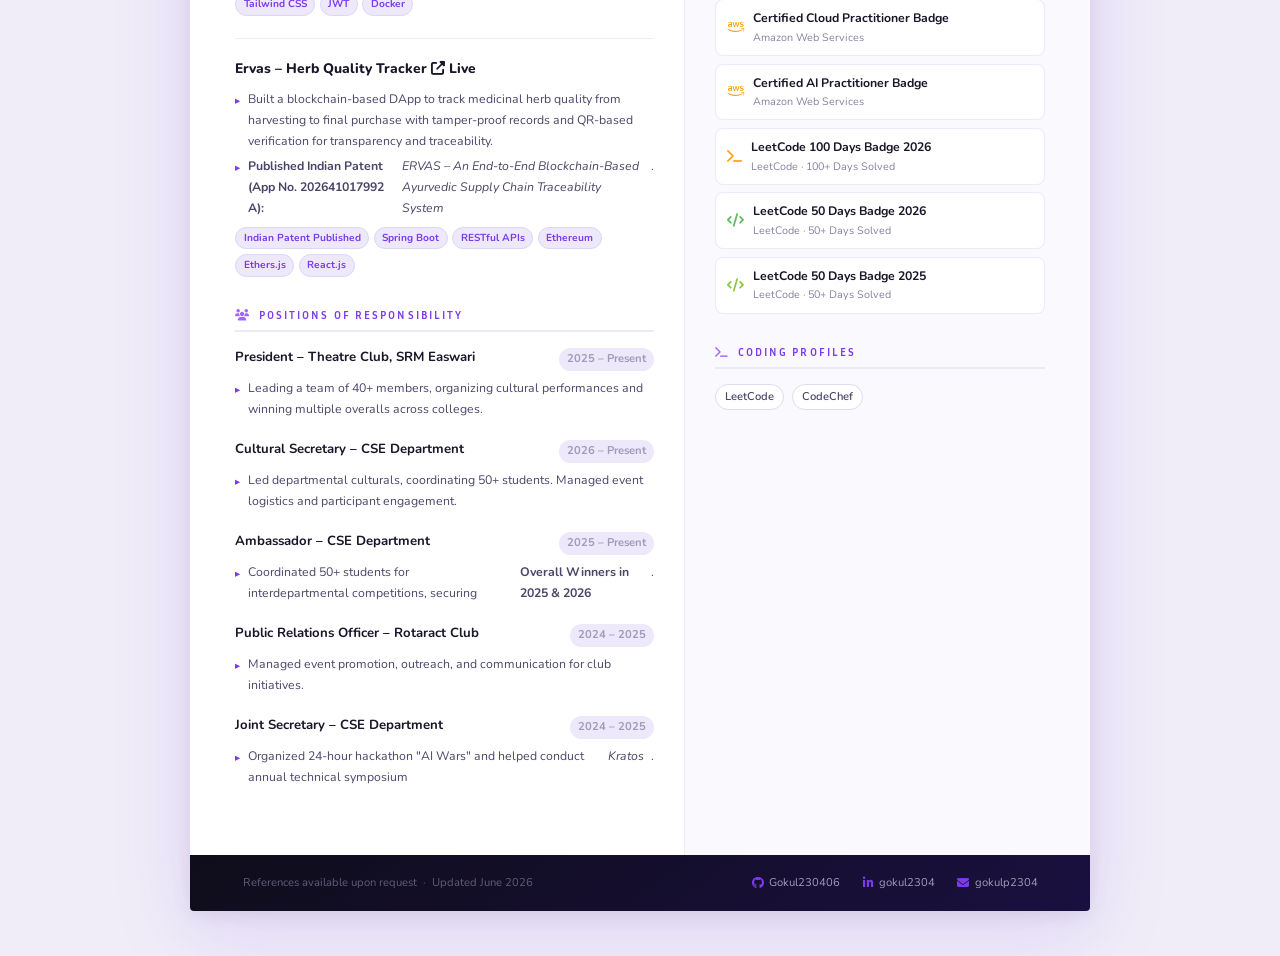
==== commit 14e3db20: "intern" ====
--- a/resume.html
+++ b/resume.html
@@ -359,7 +359,7 @@
           <p class="r-summary">
             Passionate Full Stack Developer with a strong interest in building responsive and scalable web
             applications. Dedicated to creating efficient, high-performance solutions with clean code and
-            modern development practices. Strong foundation in Java, OOP principles, and the MERN stack.
+            modern development practices. Strong foundation in Java, Spring Boot, RESTful APIs, and OOP principles.
           </p>
         </div>
 
@@ -389,6 +389,46 @@
               <span class="r-item-date">2021 – 2023</span>
             </div>
             <span class="r-item-score"><i class="fas fa-star" style="font-size:0.65rem;"></i> Score: 93%</span>
+          </div>
+        </div>
+
+        <!-- Experience -->
+        <div class="r-section">
+          <h2 class="r-section-title"><i class="fas fa-briefcase"></i> Experience</h2>
+
+          <div class="r-item">
+            <div class="r-item-header">
+              <div>
+                <p class="r-item-title">Full Stack Developer Intern</p>
+                <p class="r-item-sub">Eagle Hi-Tech Softclou Pvt Ltd • Onsite Internship</p>
+                <p class="r-item-org">Chennai, India</p>
+              </div>
+              <span class="r-item-date">May 2026 – July 2026</span>
+            </div>
+            <p style="margin-top: 0.4rem; font-size: 0.83rem; color: #4b4568; line-height: 1.5; font-style: italic;">
+              Completed a 2-month onsite internship as a Full Stack Developer at Eagle Hi-Tech Softclou Pvt Ltd, building production web features and RESTful APIs in an agile engineering team.
+            </p>
+            <ul class="r-bullet-list" style="margin-top: 0.35rem;">
+              <li class="r-bullet-item">Engineered full-stack web features and API integrations, translating requirements into performant code.</li>
+              <li class="r-bullet-item">Demonstrated rapid skill adaptability, clean code practices, and technical problem-solving.</li>
+            </ul>
+            <div class="r-tech" style="margin-top: 0.4rem;">
+              <span class="r-tag">Full Stack</span>
+              <span class="r-tag">Java</span>
+              <span class="r-tag">React.js</span>
+              <span class="r-tag">Spring Boot</span>
+              <span class="r-tag">RESTful APIs</span>
+            </div>
+            <div class="r-doc-previews" style="display: flex; gap: 0.65rem; margin-top: 0.65rem; flex-wrap: wrap;">
+              <a href="pictures/internship/internship_certificate.png" target="_blank" rel="noopener noreferrer" class="r-doc-card" title="View Internship Certificate">
+                <img src="pictures/internship/internship_certificate.png" alt="Internship Certificate - Eagle Hi-Tech Softclou" style="width: 110px; height: 78px; object-fit: cover; border-radius: 5px; border: 1px solid #ddd5f5; display: block;">
+                <span style="display: block; font-size: 0.7rem; margin-top: 0.2rem; color: #7c3aed; font-weight: 700;"><i class="fas fa-certificate"></i> Certificate</span>
+              </a>
+              <a href="pictures/internship/internship_letter.jpg" target="_blank" rel="noopener noreferrer" class="r-doc-card" title="View Experience Letter">
+                <img src="pictures/internship/internship_letter.jpg" alt="Experience Letter - Eagle Hi-Tech Softclou" style="width: 110px; height: 78px; object-fit: cover; border-radius: 5px; border: 1px solid #ddd5f5; display: block;">
+                <span style="display: block; font-size: 0.7rem; margin-top: 0.2rem; color: #7c3aed; font-weight: 700;"><i class="fas fa-file-alt"></i> Experience Letter</span>
+              </a>
+            </div>
           </div>
         </div>
 
@@ -410,7 +450,7 @@
               <li class="r-bullet-item">Developed a campus marketplace for students to buy, sell, and rent items through listings and direct connections; secured 2nd place in a project challenge.</li>
             </ul>
             <div class="r-tech">
-              <span class="r-tag">MongoDB</span><span class="r-tag">Node.js</span><span class="r-tag">React.js</span>
+              <span class="r-tag">Spring Boot</span><span class="r-tag">RESTful APIs</span><span class="r-tag">React.js</span>
               <span class="r-tag">HTML</span><span class="r-tag">CSS</span><span class="r-tag">Tailwind CSS</span>
               <span class="r-tag">Java</span><span class="r-tag">Bootstrap</span><span class="r-tag">Docker</span>
             </div>
@@ -432,8 +472,8 @@
             </ul>
             <div class="r-tech">
               <span class="r-tag">Next.js</span><span class="r-tag">React.js</span><span class="r-tag">TypeScript</span>
-              <span class="r-tag">Node.js</span><span class="r-tag">MongoDB</span><span class="r-tag">Tailwind CSS</span>
-              <span class="r-tag">JWT</span><span class="r-tag">REST APIs</span><span class="r-tag">Docker</span>
+              <span class="r-tag">Spring Boot</span><span class="r-tag">RESTful APIs</span><span class="r-tag">Tailwind CSS</span>
+              <span class="r-tag">JWT</span><span class="r-tag">Docker</span>
             </div>
           </div>
 
@@ -453,8 +493,8 @@
               <li class="r-bullet-item"><strong>Published Indian Patent (App No. 202641017992 A):</strong> <em>ERVAS – An End-to-End Blockchain-Based Ayurvedic Supply Chain Traceability System</em>.</li>
             </ul>
             <div class="r-tech">
-              <span class="r-tag">Indian Patent Published</span><span class="r-tag">Ethereum</span><span class="r-tag">Solidity</span><span class="r-tag">Ethers.js</span>
-              <span class="r-tag">React.js</span><span class="r-tag">Node.js</span><span class="r-tag">Express.js</span><span class="r-tag">MongoDB</span>
+              <span class="r-tag">Indian Patent Published</span><span class="r-tag">Spring Boot</span><span class="r-tag">RESTful APIs</span>
+              <span class="r-tag">Ethereum</span><span class="r-tag">Ethers.js</span><span class="r-tag">React.js</span>
             </div>
           </div>
         </div>
@@ -543,16 +583,15 @@
             </div>
           </div>
           <div class="r-skill-group">
-            <p class="r-skill-label">Backend</p>
+            <p class="r-skill-label">Backend & Frameworks</p>
             <div class="r-skill-tags">
-              <span class="r-skill-tag">Node.js</span>
-              <span class="r-skill-tag">Express.js</span>
+              <span class="r-skill-tag">Spring Boot</span>
+              <span class="r-skill-tag">RESTful APIs</span>
             </div>
           </div>
           <div class="r-skill-group">
             <p class="r-skill-label">Database</p>
             <div class="r-skill-tags">
-              <span class="r-skill-tag">MongoDB</span>
               <span class="r-skill-tag">PostgreSQL</span>
               <span class="r-skill-tag">SQL</span>
             </div>
@@ -561,7 +600,6 @@
             <p class="r-skill-label">Blockchain</p>
             <div class="r-skill-tags">
               <span class="r-skill-tag">Ethereum</span>
-              <span class="r-skill-tag">Solidity</span>
               <span class="r-skill-tag">Ethers.js</span>
             </div>
           </div>
